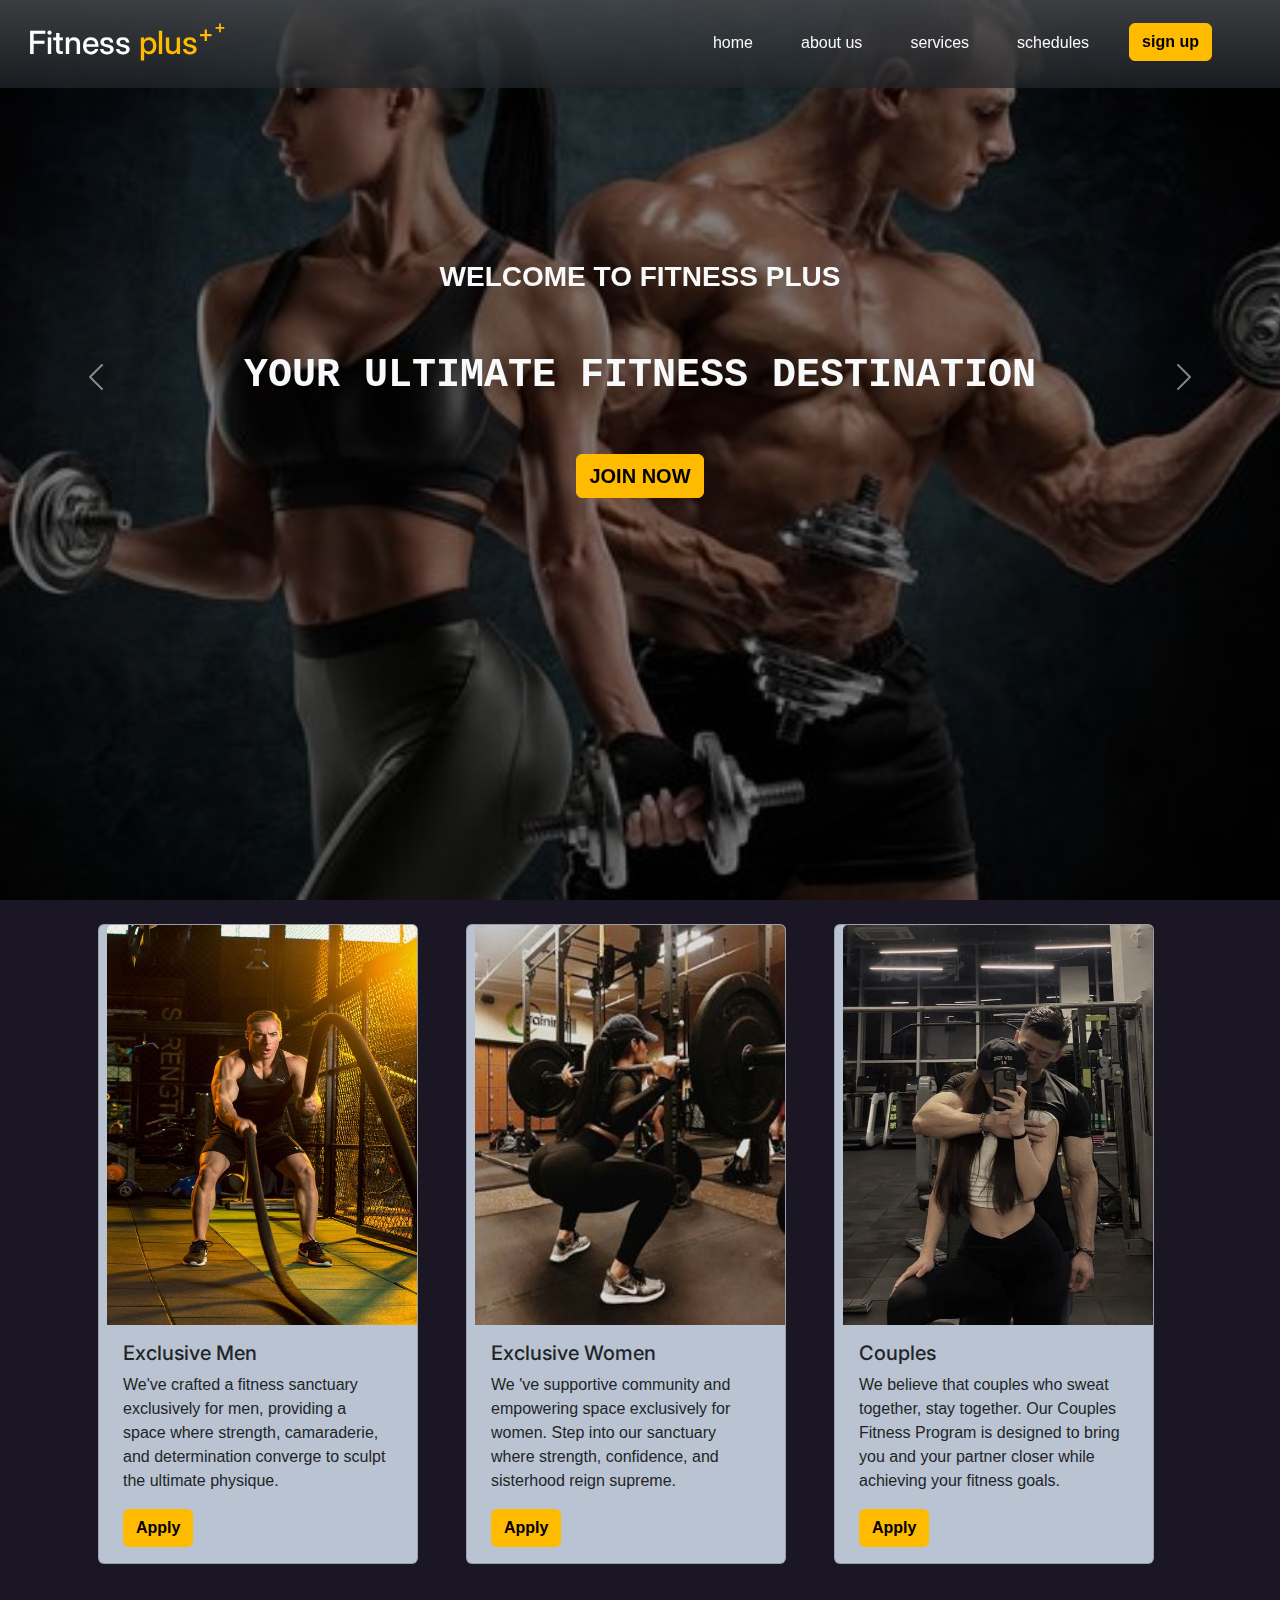
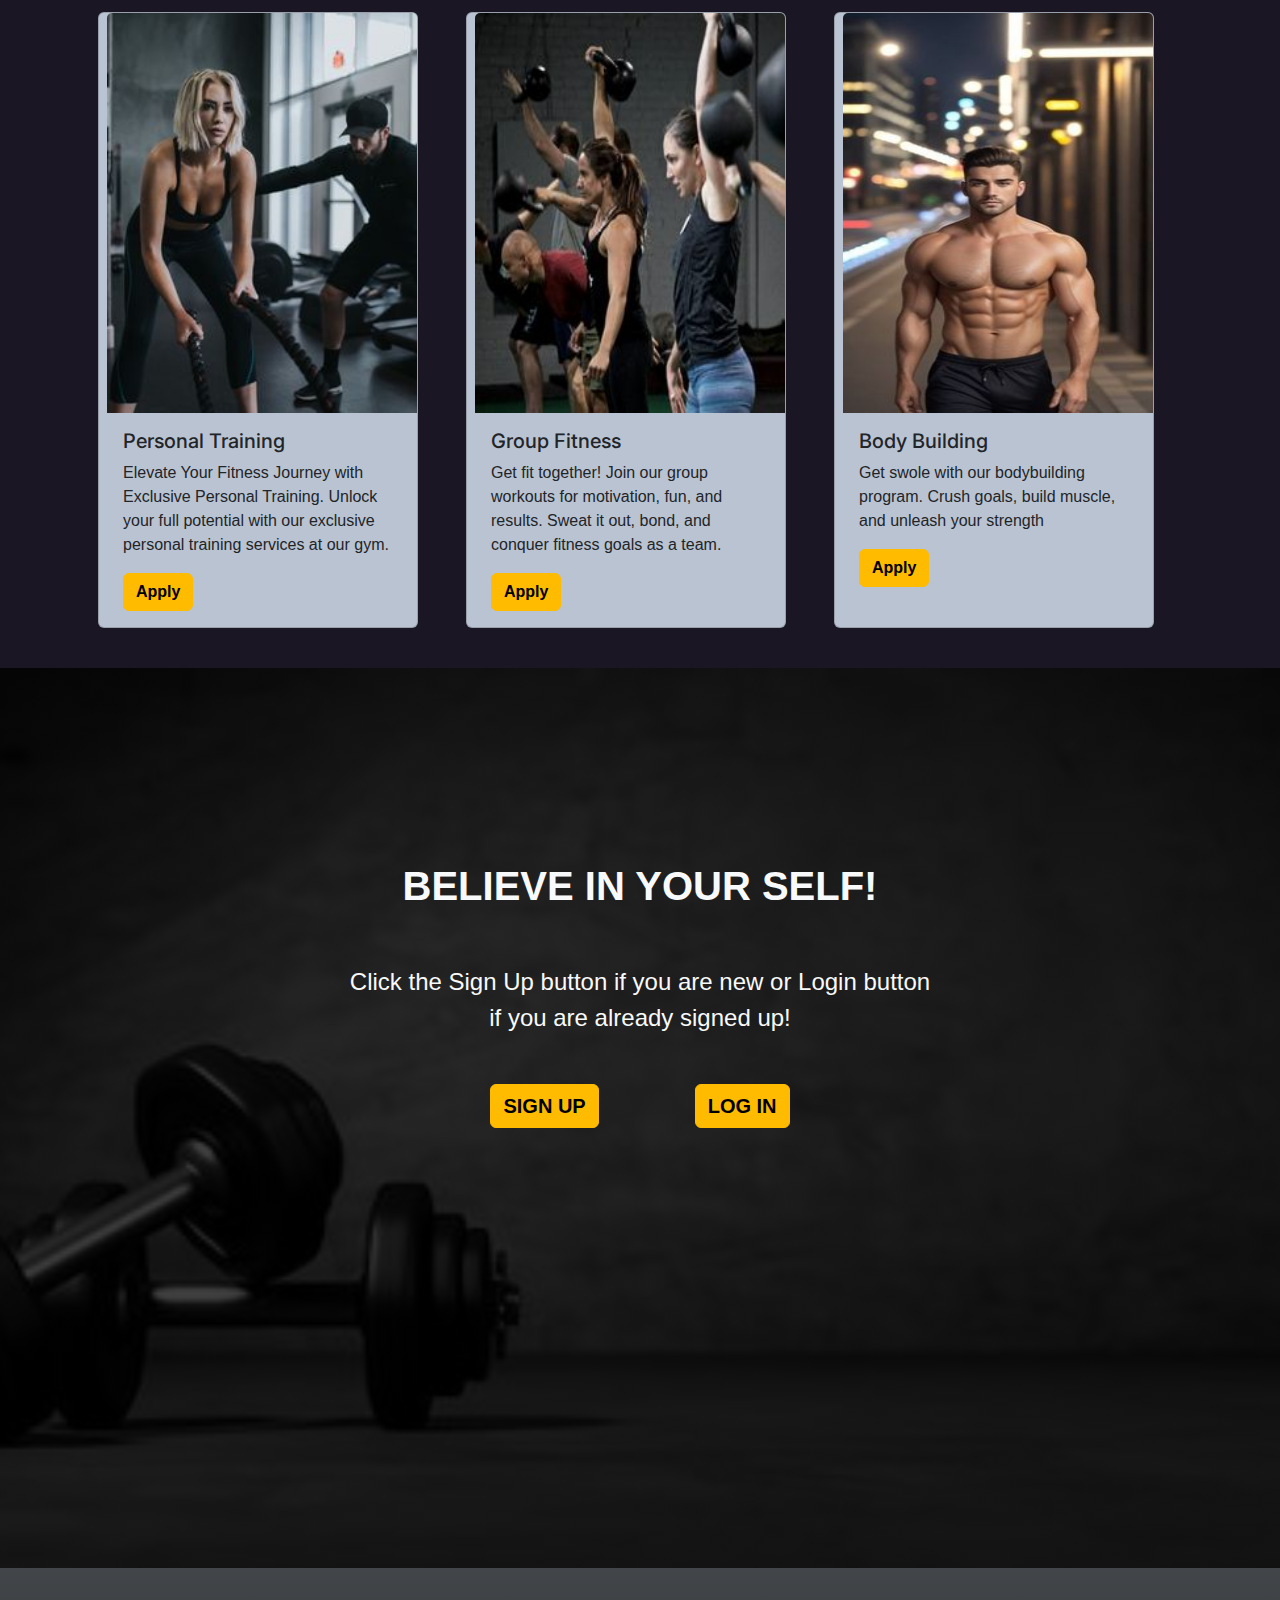
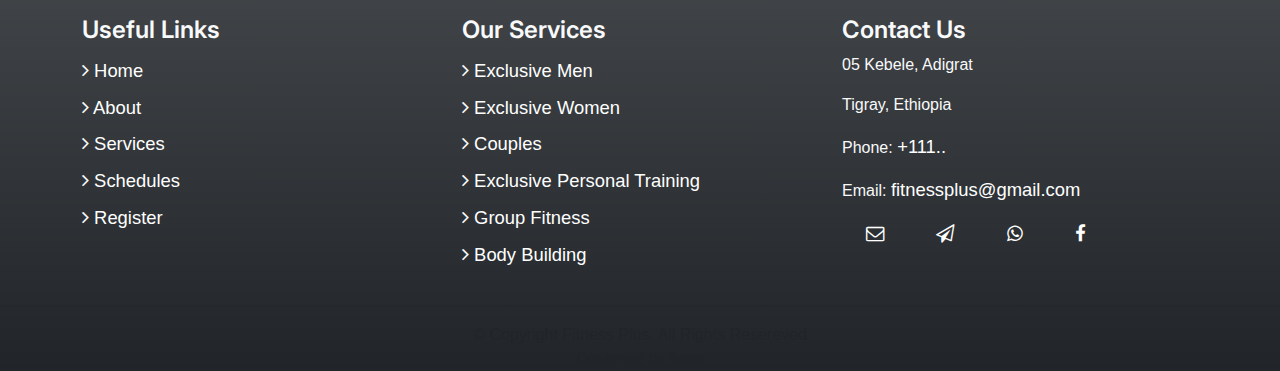
==== src/index.html @ 2a32ff50 "Update index.html" ====
<!DOCTYPE html>
<html>

<head>
    <meta charset="UTF-8">
    <meta name="viewport" content="width=device-width, intial-scale=1.0">
    <meta name="keyword" content="Fitness+ , Mekelle">
    <meta name="description" content="Fitness plus official website">
    <meta property="og:title" content="Fitness Plus" />
    <meta property="og:description" content="Fitness plus official website" />
    <meta property="og:image" content="images/meta-image.jpg" />
    <link rel="icon" type="image/png" href="images/icon.png">
    <link href="https://cdn.jsdelivr.net/npm/bootstrap@5.3.3/dist/css/bootstrap.min.css" rel="stylesheet"
        integrity="sha384-QWTKZyjpPEjISv5WaRU9OFeRpok6YctnYmDr5pNlyT2bRjXh0JMhjY6hW+ALEwIH" crossorigin="anonymous">
    <link rel="preconnect" href="https://fonts.googleapis.com">
    <link rel="preconnect" href="https://fonts.gstatic.com" crossorigin>
    <link
        href="https://fonts.googleapis.com/css2?family=Roboto:ital,wght@0,100;0,300;0,400;0,500;0,700;0,900;1,100;1,300;1,400;1,500;1,700;1,900&display=swap"
        rel="stylesheet">
    <link
        href="https://fonts.googleapis.com/css2?family=Poppins:ital,wght@0,100;0,200;0,300;0,400;0,500;0,600;0,700;0,800;0,900;1,100;1,200;1,300;1,400;1,500;1,600;1,700;1,800;1,900&family=Roboto:ital,wght@0,100;0,300;0,400;0,500;0,700;0,900;1,100;1,300;1,400;1,500;1,700;1,900&display=swap"
        rel="stylesheet">
    <link
        href="https://fonts.googleapis.com/css2?family=Inter:wght@100..900&family=Poppins:ital,wght@0,100;0,200;0,300;0,400;0,500;0,600;0,700;0,800;0,900;1,100;1,200;1,300;1,400;1,500;1,600;1,700;1,800;1,900&family=Roboto:ital,wght@0,100;0,300;0,400;0,500;0,700;0,900;1,100;1,300;1,400;1,500;1,700;1,900&display=swap"
        ssss rel="stylesheet">
    <link rel="stylesheet" href="https://cdnjs.cloudflare.com/ajax/libs/font-awesome/4.7.0/css/font-awesome.min.css">

    <link rel="stylesheet" href="css/index-style.css">
    <title>Fitness Plus</title>
</head>

<body>
    <nav class="navbar  fixed-top navbar-expand-md bg-gradient bg-dark bg-opacity-75 align-items-center py-3">
        <div class="container-fluid">
            <h1 class="fitness px-3">
                <a class="navbar-brand fs-2 " href="index.html">Fitness <span>plus<sup>+<sup>+</sup></sup></span></a>
            </h1>
            <button class="navbar-toggler" type="button" data-bs-toggle="collapse" data-bs-target="#navbarNav"
                aria-controls="navbarNav" aria-expanded="false" aria-label="Toggle navigation">
                <span class="navbar-toggler-icon"></span>
            </button>
            <div class="collapse navbar-collapse justify-content-end" id="navbarNav">
                <ul class="navbar-nav nav-underline  px-5">
                    <li class="nav-item px-2">
                        <a class="nav-link text-light " href="home.html">home</a>
                    </li>
                    <li class="nav-item px-2">
                        <a class="nav-link text-light" href="about.html">about us</a>
                    </li>
                    <li class="nav-item px-2">
                        <a class="nav-link text-light" href="services.html">services</a>
                    </li>
                    <li class="nav-item px-2">
                        <a class="nav-link text-light" href="schedules.html">schedules</a>
                    </li>
                    <li class="nav-item px-2">
                        <a class="btn btn-bd-primary fs-6" href="registration.html">sign up</a>
                    </li>
                </ul>
            </div>
        </div>

    </nav>
    <div class="bg-image container-fluid m-0 p-0" id="background-1">
        <div id="carouselExampleAutoplaying" class="carousel slide " data-bs-ride="carousel">
            <div class="carousel-inner">
                <div class="carousel-item active">
                    <div class="align-items-center text-center " id="hero">
                        <div class="gray text-light  fw-bolder y-5 fs-3 ">
                            WELCOME TO FITNESS PLUS
                        </div>
                        <div class="text-light  fw-semibold py-5 fs-1 font-monospace">YOUR ULTIMATE FITNESS DESTINATION</div>
                        <a class="btn btn-bd-primary fs-5 " href="registration.html">JOIN NOW</a>
                    </div>
                </div>
                <div class="carousel-item">
                    <div class="align-items-center text-center " id="hero">
                        <div class="gray text-light  fw-semibold y-5 fs-3">
                            <span class="text-decoration-line-through ">K</span>NO<span
                                class="text-decoration-line-through">W</span>
                            PAIN <span class="text-decoration-line-through">K</span>NO<span
                                class="text-decoration-line-through">W</span> GAIN
                        </div>
                        <div class="text-light  fw-bolder py-5 fs-1">AJOURNEY TO YOUR HEALTH</div>
                        <a class="btn btn-bd-primary fs-5 " href="registration.html">GET STARTED</a>
                    </div>                </div>
                <div class="carousel-item">
                    <div class="align-items-center text-center " id="hero">
                        <div class="gray text-light  fw-semibold y-5 fs-3">
                            "Unleash Your Inner Warrior"
                        </div>
                        <div class="text-light  fw-bolder py-5 fs-1">Transform Your Body Empower Your Mind!</div>
                        <a class="btn btn-bd-primary fs-5 " href="registration.html">SIGN UP</a>
                    </div>                </div>
            </div>
            <button class="carousel-control-prev" type="button" data-bs-target="#carouselExampleAutoplaying"
                data-bs-slide="prev">
                <span class="carousel-control-prev-icon" aria-hidden="true"></span>
                <span class="visually-hidden">Previous</span>
            </button>
            <button class="carousel-control-next" type="button" data-bs-target="#carouselExampleAutoplaying"
                data-bs-slide="next">
                <span class="carousel-control-next-icon" aria-hidden="true"></span>
                <span class="visually-hidden">Next</span>
            </button>
        </div>
    </div>
    <div class="container my-3" id="second-page">
        <div class="row gx-3 gy-3 ">
            <div class="card  m-4 section" style="width: 20rem;">
                <img src="section-images/first-image.jpg" class="card-img-top img-section" alt="gentlemens">
                <div class="card-body">
                    <h5 class="card-title">Exclusive Men</h5>
                    <p class="card-text">We've crafted a fitness sanctuary exclusively for men,
                        providing a space where strength, camaraderie, and determination converge
                        to sculpt the ultimate physique.</p>
                    <a href="registration.html" class="btn btn-bd-primary">Apply</a>
                </div>
            </div>
            <div class="card m-4 section" style="width: 20rem;">
                <img src="section-images/second-image.jpg" class="card-img-top img-section" alt="ladies">
                <div class="card-body">
                    <h5 class="card-title">Exclusive Women</h5>
                    <p class="card-text">We 've supportive community and empowering space exclusively for women.
                        Step into our sanctuary where strength, confidence, and sisterhood reign supreme.</p>
                    <a href="registration.html" class="btn btn-bd-primary">Apply</a>
                </div>
            </div>
            <div class="card m-4 section" style="width: 20rem;">
                <img src="section-images/third-image.jpg" class="card-img-top img-section" alt="couples">
                <div class="card-body">
                    <h5 class="card-title">Couples</h5>
                    <p class="card-text">We believe that couples who sweat together, stay together. Our Couples
                        Fitness Program is designed to bring you and your partner closer while achieving your fitness
                        goals.</p>
                    <a href="registration.html" class="btn btn-bd-primary">Apply</a>
                </div>
            </div>
            <div class="card m-4 section" style="width: 20rem;">
                <img src="section-images/fourth-image.jpg" class="card-img-top img-section" alt="personal training">
                <div class="card-body">
                    <h5 class="card-title">Personal Training</h5>
                    <p class="card-text">Elevate Your Fitness Journey with Exclusive Personal Training.
                        Unlock your full potential with our exclusive personal training services at our gym.</p>
                    <a href="registration.html" class="btn btn-bd-primary">Apply</a>
                </div>
            </div>
            <div class="card m-4 section" style="width: 20rem;">
                <img src="section-images/fifth-image.jpg" class="card-img-top img-section" alt="gentlemens">
                <div class="card-body">
                    <h5 class="card-title">Group Fitness</h5>
                    <p class="card-text">Get fit together! Join our group workouts for motivation, fun, and results.
                        Sweat it out, bond, and conquer fitness goals as a team.</p>
                    <a href="registration.html" class="btn btn-bd-primary">Apply</a>
                </div>
            </div>
            <div class="card m-4 section" style="width: 20rem;">
                <img src="section-images/sixth-image.jpg" class="card-img-top img-section" alt="gentlemens">
                <div class="card-body">
                    <h5 class="card-title">Body Building</h5>
                    <p class="card-text">Get swole with our bodybuilding program. Crush goals, build muscle, and unleash
                        your strength</p>
                    <a href="registration.html" class="btn btn-bd-primary">Apply</a>
                </div>
            </div>
        </div>
    </div>

    <div id="background-2" class="bg-image container-fluid">
        <div class="align-items-center text-center text-light" id="believe">
            <div class="fs-1 fw-bolder mb-5"><span>BELIEVE </span>IN YOUR SELF!</div>
            <div class="fs-4 mb-5">Click the Sign Up button if you are new or Login button<br /> if you are
                already signed up!
            </div>
            <div class="d-flex mt-5 align-items-center justify-content-center " id="buttons">
                <a class="btn btn-bd-primary fs-5 mx-5" href="registration.html">SIGN UP </a>
                <a class="btn btn-bd-primary fs-5 mx-5 " href="#">LOG IN</a>
            </div>
        </div>
    </div>
    <footer class="footer bg-gradient bg-dark">
        <div class="container text-light">
            <div class="row">
                <div class="col-md-4">
                    <div class="foot mt-5">
                        <h4 class="fw-semibold ">Useful Links</h4>
                        <ul class="list-unstyled lh-lg">
                            <li><i class="fa fa-angle-right fs-5"></i><a href="home.html" class="footer-link"> Home</a>
                            </li>
                            <li><i class="fa fa-angle-right fs-5"></i><a href="about.html" class="footer-link">
                                    About</a></li>
                            <li><i class="fa fa-angle-right fs-5"></i><a href="services.html" class="footer-link">
                                    Services</a></li>
                            <li><i class="fa fa-angle-right fs-5"></i><a href="schedules.html" class="footer-link">
                                    Schedules</a></li>
                            <li><i class="fa fa-angle-right fs-5"></i><a href="registration.html" class="footer-link">
                                    Register</a></li>
                        </ul>
                    </div>
                </div>
                <div class="col-md-4">
                    <div class="foot mt-5">
                        <h4 class="fw-semibold">Our Services</h4>
                        <ul class="list-unstyled lh-lg">
                            <li><i class="fa fa-angle-right fs-5"></i><a href="#" class="footer-link"> Exclusive Men</a>
                            </li>
                            <li><i class="fa fa-angle-right fs-5"></i><a href="#" class="footer-link"> Exclusive Women
                                </a></li>
                            <li><i class="fa fa-angle-right fs-5"></i><a href="#" class="footer-link"> Couples</a></li>
                            <li><i class="fa fa-angle-right fs-5"></i><a href="#" class="footer-link"> Exclusive
                                    Personal Training</a></li>
                            <li><i class="fa fa-angle-right fs-5"></i><a href="#" class="footer-link"> Group Fitness</a>
                            </li>
                            <li><i class="fa fa-angle-right fs-5"></i><a href="#" class="footer-link"> Body Building</a>
                            </li>

                        </ul>
                    </div>
                </div>
                <div class="col-md-4">
                    <div class="foot mt-5">
                        <h4 class="fw-semibold ">Contact Us</h4>
                        <p>05 Kebele, Adigrat</p>
                        <p>Tigray, Ethiopia</p>
                        <p>Phone: <a href="#" class="footer-link">+111..</a></p>
                        <p>Email: <a href="mailto:fitnessplus@gmail.com" class="footer-link">fitnessplus@gmail.com</a>
                        </p>
                        <p>
                            <a href="mailto:fitnessplus@gmail.com" class="footer-link mx-4"><i
                                    class="fa fa-envelope-o"></i></a>
                            <a href="#" class="footer-link mx-4"><i class="fa fa-paper-plane-o"></i></a>
                            <a href="#" class="footer-link mx-4"><i class="fa fa-whatsapp"></i></a>
                            <a href="#" class="footer-link mx-4"><i class="fa fa-facebook-f"></i></a>
                        </p>
                    </div>
                </div>
            </div>
        </div>
        <hr>
        <div class="container-fluid">
            <div class="row">
                <div class="col-md-12 text-center">
                    <div id="copyright">&copy; Copyright Fitness Plus. All Rights Resereved
                    </div>
                    <div id="designer">Designed by <a href="mailto:heroxx09@gmail.com"
                            class="text-decoration-none text-dark fw-semibold">hero</a></div>
                </div>
            </div>
        </div>
    </footer>


    <script src="https://cdn.jsdelivr.net/npm/bootstrap@5.3.3/dist/js/bootstrap.bundle.min.js"
        integrity="sha384-YvpcrYf0tY3lHB60NNkmXc5s9fDVZLESaAA55NDzOxhy9GkcIdslK1eN7N6jIeHz" crossorigin="anonymous">

        </script>
</body>

</html>
---- src/css/index-style.css ----
:root {
    --bs-primary: #1a1624;
    --bs-secondary: #bac3d1;
    --bs-third: #a6aeba;
    --span-color: #ffbb00;
    --font-color: #fff;
    --fourth-color: #999;
    --bs-font-sans-serif: "poppin", sans-serif;
}

body {
    background-color: var(--bs-primary);
}

h1,
h2,
h3,
h4,
h5,
h6,
.font-primary {
    font-family: "inter", sans-serif;
}

#background-1 {
    background-image: linear-gradient(rgba(0, 0, 0, 0.5), rgba(0, 0, 0, 0.5)), url("../images/background-1.jpg");
}

#background-2 {
    background-image: linear-gradient(rgba(0, 0, 0, 0.5), rgba(0, 0, 0, 0.5)), url("../images/background-2.jpg");
    background-color: rgba(0, 0, 0, 0.5);

}

#about-background {
    background-image: linear-gradient(rgba(0, 0, 0, 0.5), rgba(0, 0, 0, 0.5)), url("../images/about.jpg");
    background-color: rgba(0, 0, 0, 0.5);
}

.bg-image {
    background-blend-mode: darken;
    background-position: center;
    background-attachment: scroll;
    background-size: cover;
    background-repeat: no-repeat;
    min-height: 100vh;
}

.fitness a {
    color: var(--font-color);
}

.fitness a span {
    color: var(--span-color);
}

.btn-bd-primary {
    --bs-btn-font-weight: 600;
    --bs-btn-color: var(--bs-black);
    --bs-btn-bg: var(--span-color);
    --bs-btn-border-color: var(--span-color);
    --bs-btn-hover-color: var(--bs-orange);
    --bs-btn-hover-bg: #{shade-color($bd-orange, 10%)};
    --bs-btn-hover-border-color: #{shade-color($bd-orange, 10%)};
    --bs-btn-focus-shadow-rgb: var(--span-color);
    --bs-btn-active-color: var(--bs-btn-hover-color);
    --bs-btn-active-bg: #{shade-color($bd-orange, 20%)};
    --bs-btn-active-border-color: #{shade-color($bd-orange, 20%)};
}

#hero {
    padding: 20% 0;
}

.gray span {
    color: var(--fourth-color);
}

.card {
    background-color: var(--bs-secondary);
}

.img-section {
    height: 400px;
    width: 310px;
}

.section:hover {
    border: 2px solid var(--span-color);
    box-shadow: var(--bs-orange);
    cursor: pointer;
}

#believe {
    padding: 15% 0;
}

#believe>span,
.about-head>span,
.home-head>span,
.service-head>span,
.schedule-head>span,
.register-head>span {
    color: var(--span-color);
}

.footer-link {
    color: var(--font-color);
    text-decoration: none;
    font-size: 1.15rem;
}

.footer-link:hover {
    color: var(--span-color);
}

.about-head {
    padding-top: 20%;
    font-size: 3rem;
}

.home-head {
    margin: 10% auto;
    font-size: 5rem;
}

.gym-product {
    height: 350px;
    width: 150%;
}

.service-head,
.schedule-head {
    margin: 15% auto 5%;
    font-size: 3rem;
}

.service-img {
    width: 10%;
    height: 10%;
    margin-right: 5%;
}

.service-link {
    color: var(--span-color);
    text-decoration: none;
}

.register-head span {
    color: var(--span-color);
}

form {
    box-shadow: 0 0 10px var(--span-color);
    width: 50%;
    height: auto;
    margin: 5% 25%;
    border-radius: 2%;
}

input,
textarea {
    width: 100%;
    border: 1px solid var(--fourth-color);
}
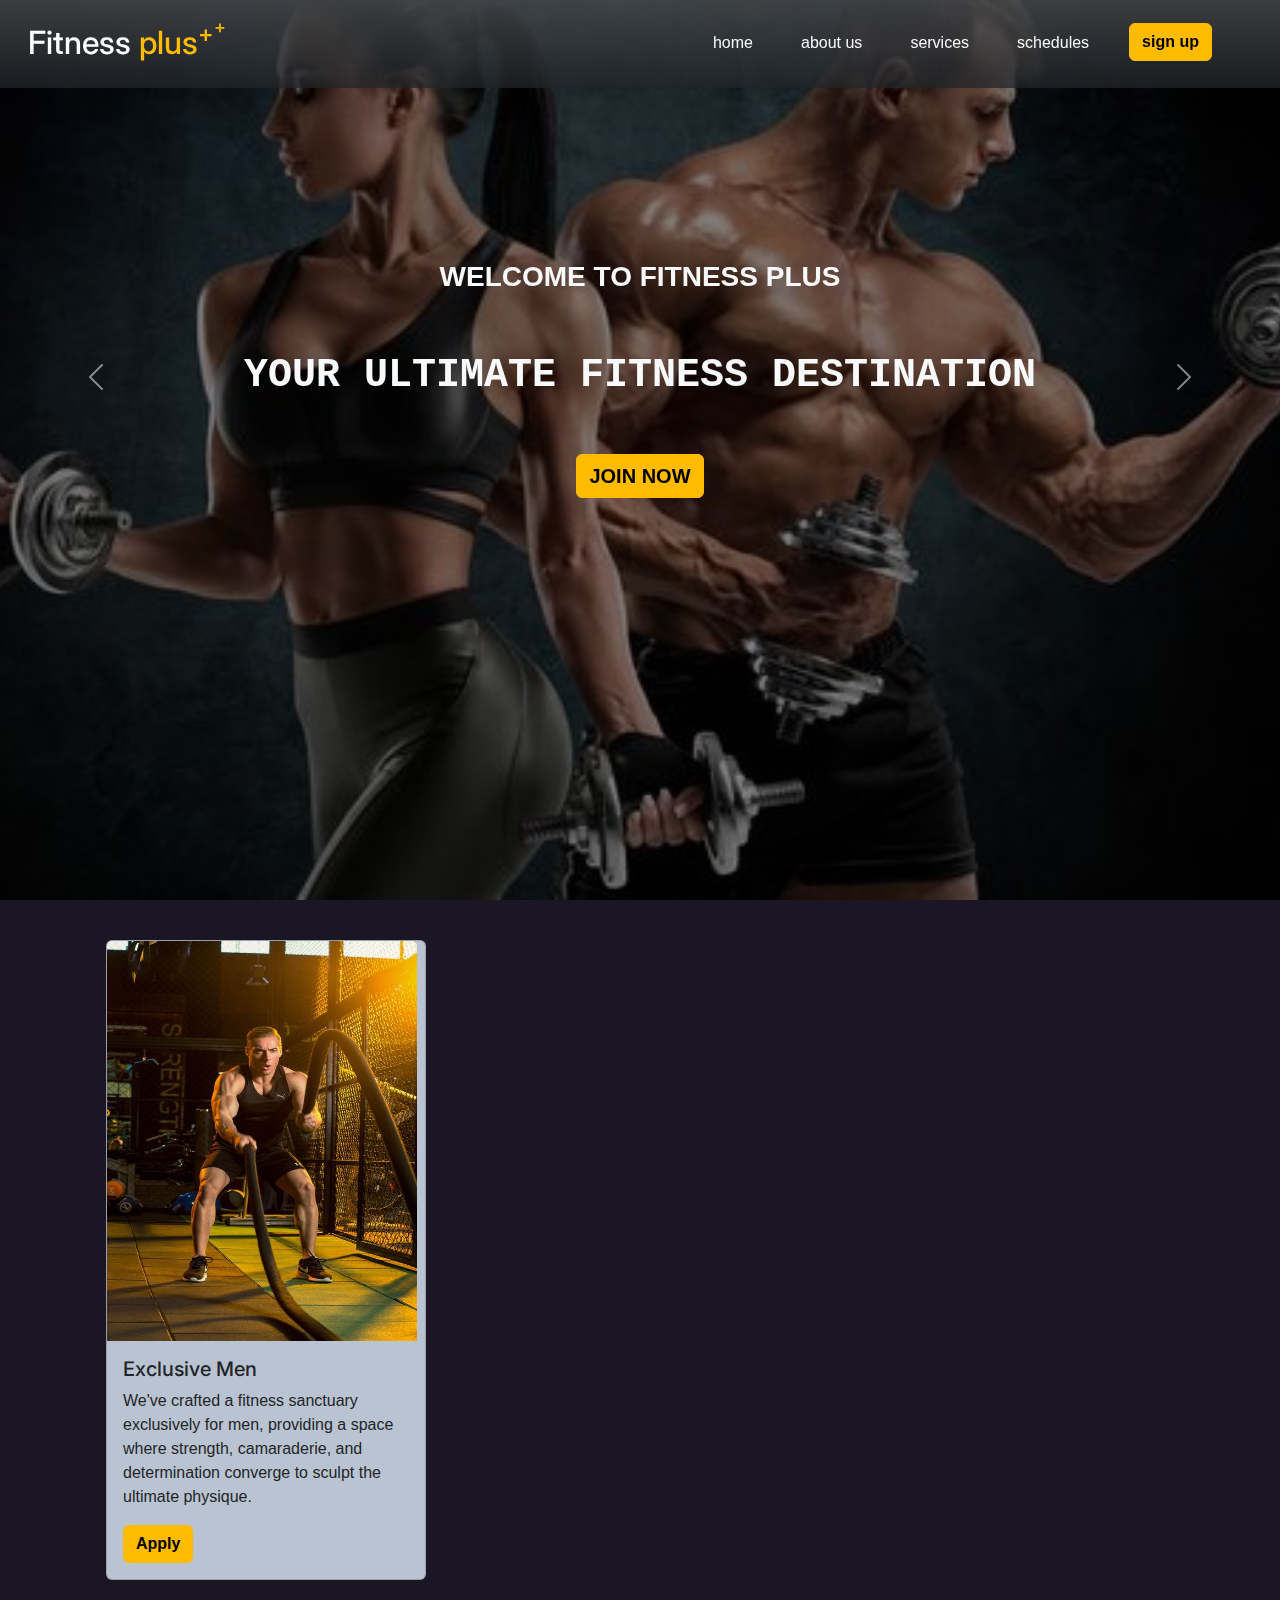
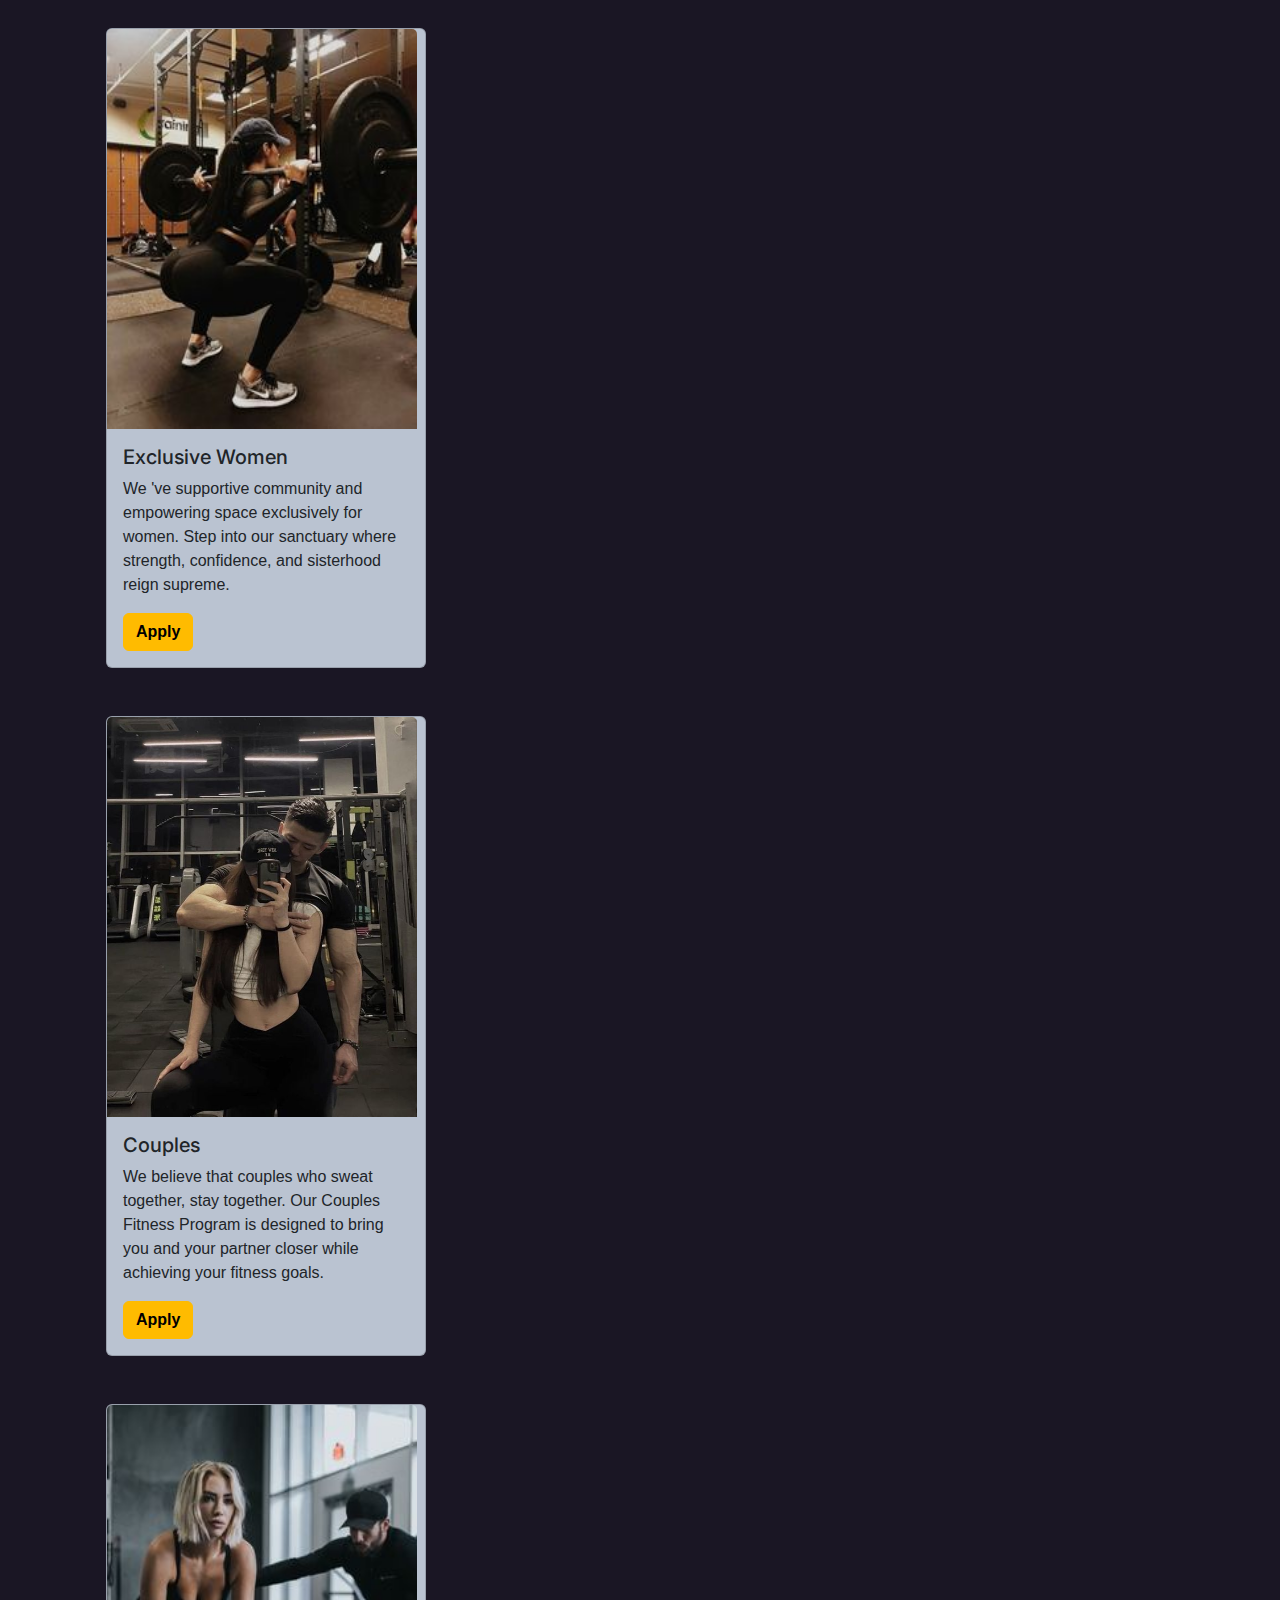
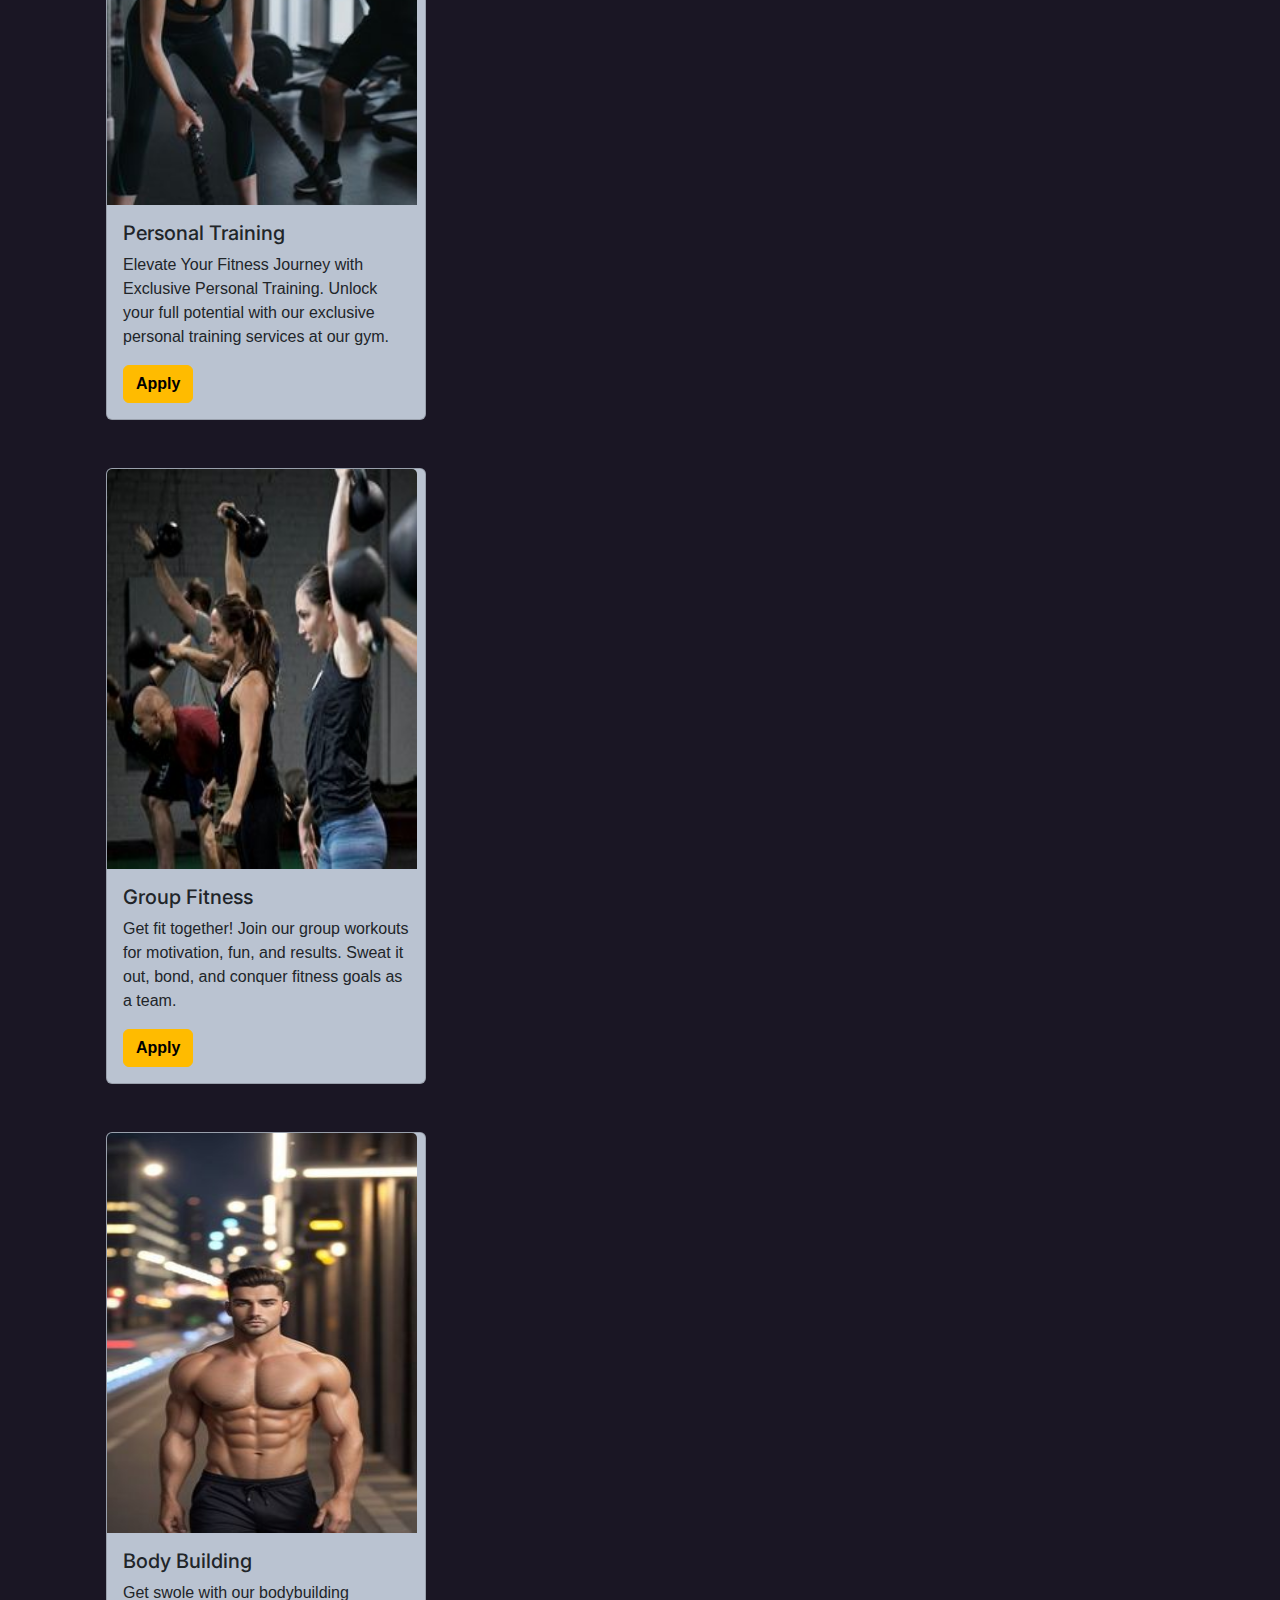
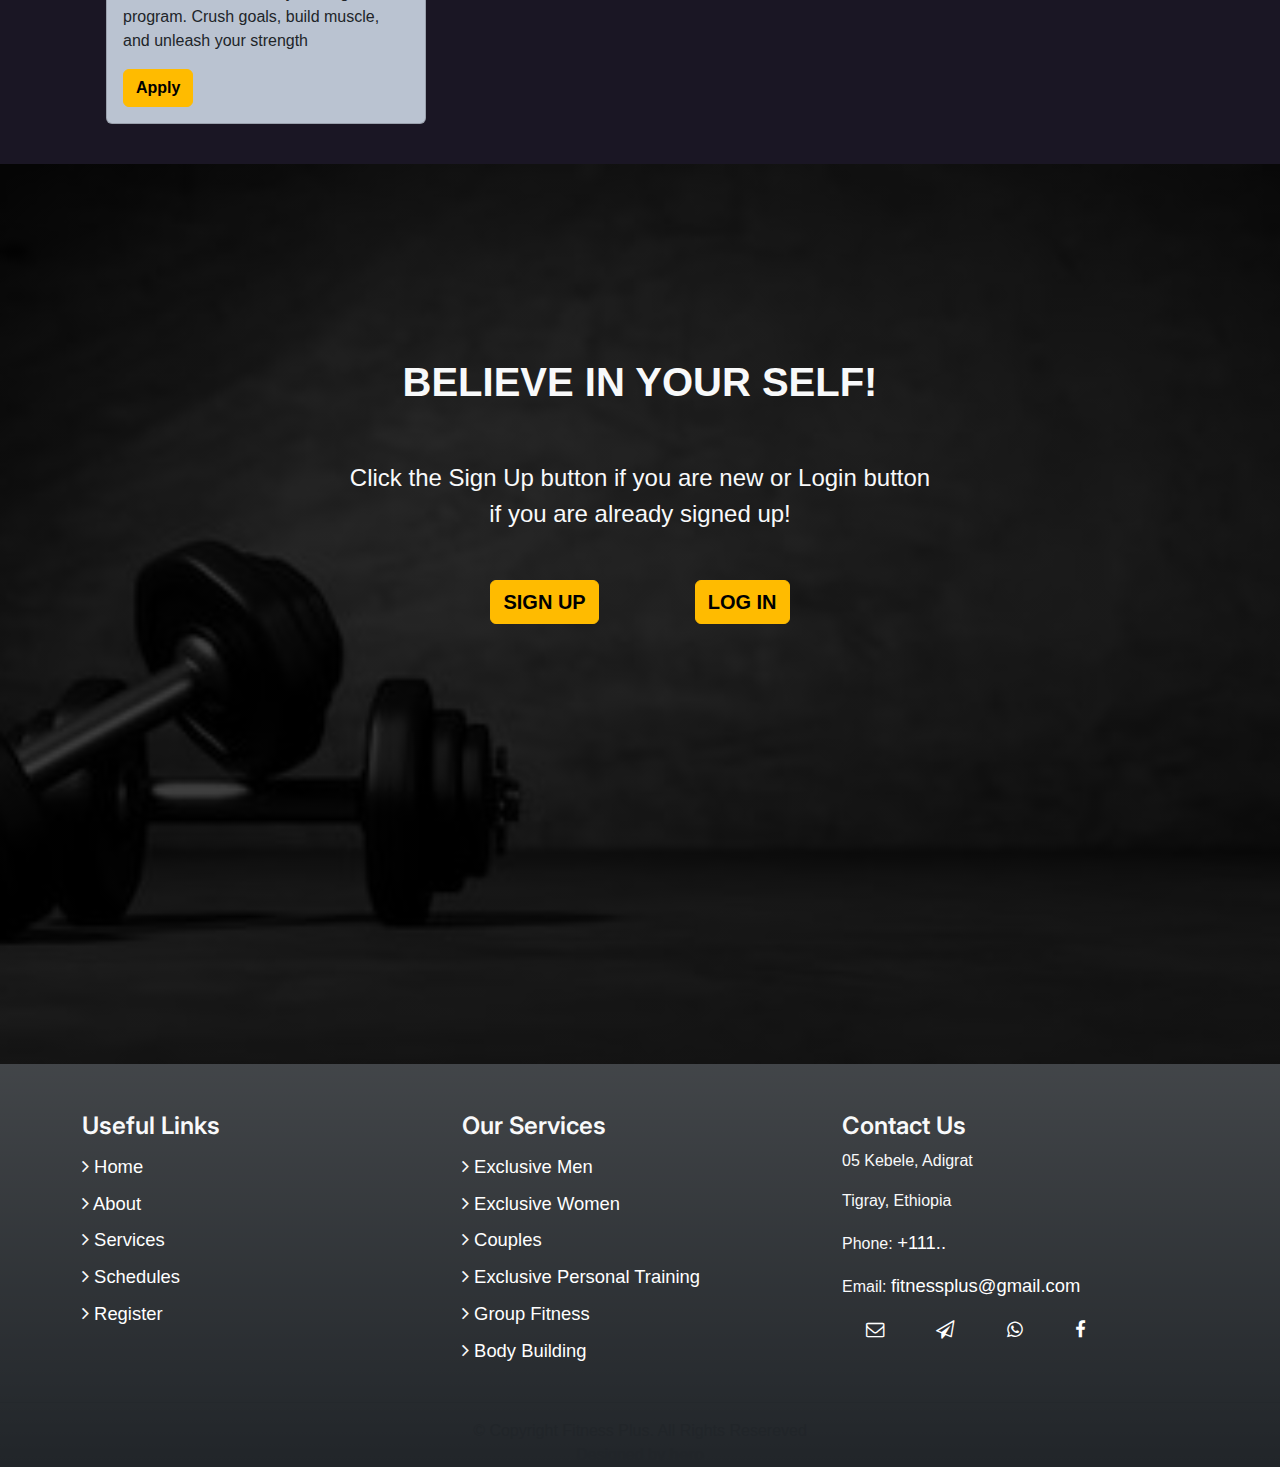
==== commit e39a8c9c: "Update index.html" ====
--- a/src/index.html
+++ b/src/index.html
@@ -106,7 +106,7 @@
         </div>
     </div>
     <div class="container my-3" id="second-page">
-        <div class="row gx-3 gy-3 ">
+        <div class="d-grid ">
             <div class="card  m-4 section" style="width: 20rem;">
                 <img src="section-images/first-image.jpg" class="card-img-top img-section" alt="gentlemens">
                 <div class="card-body">
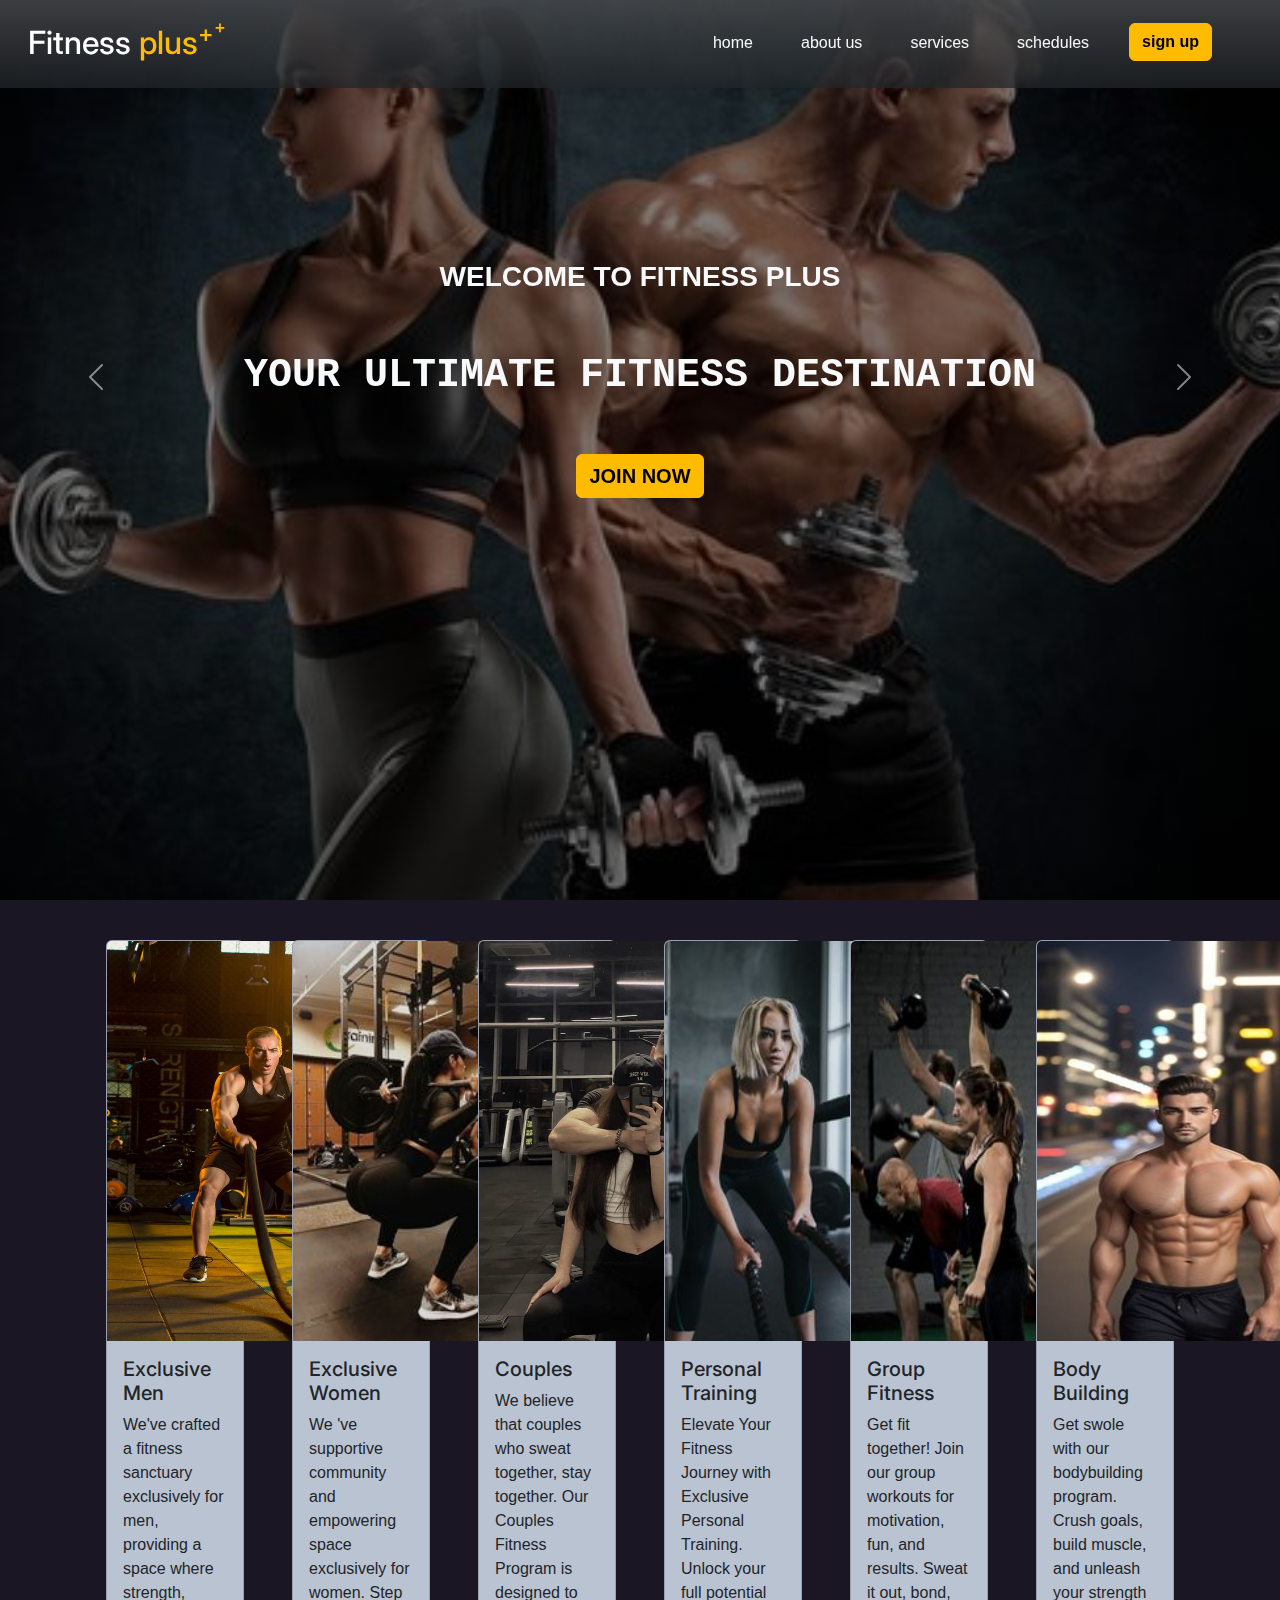
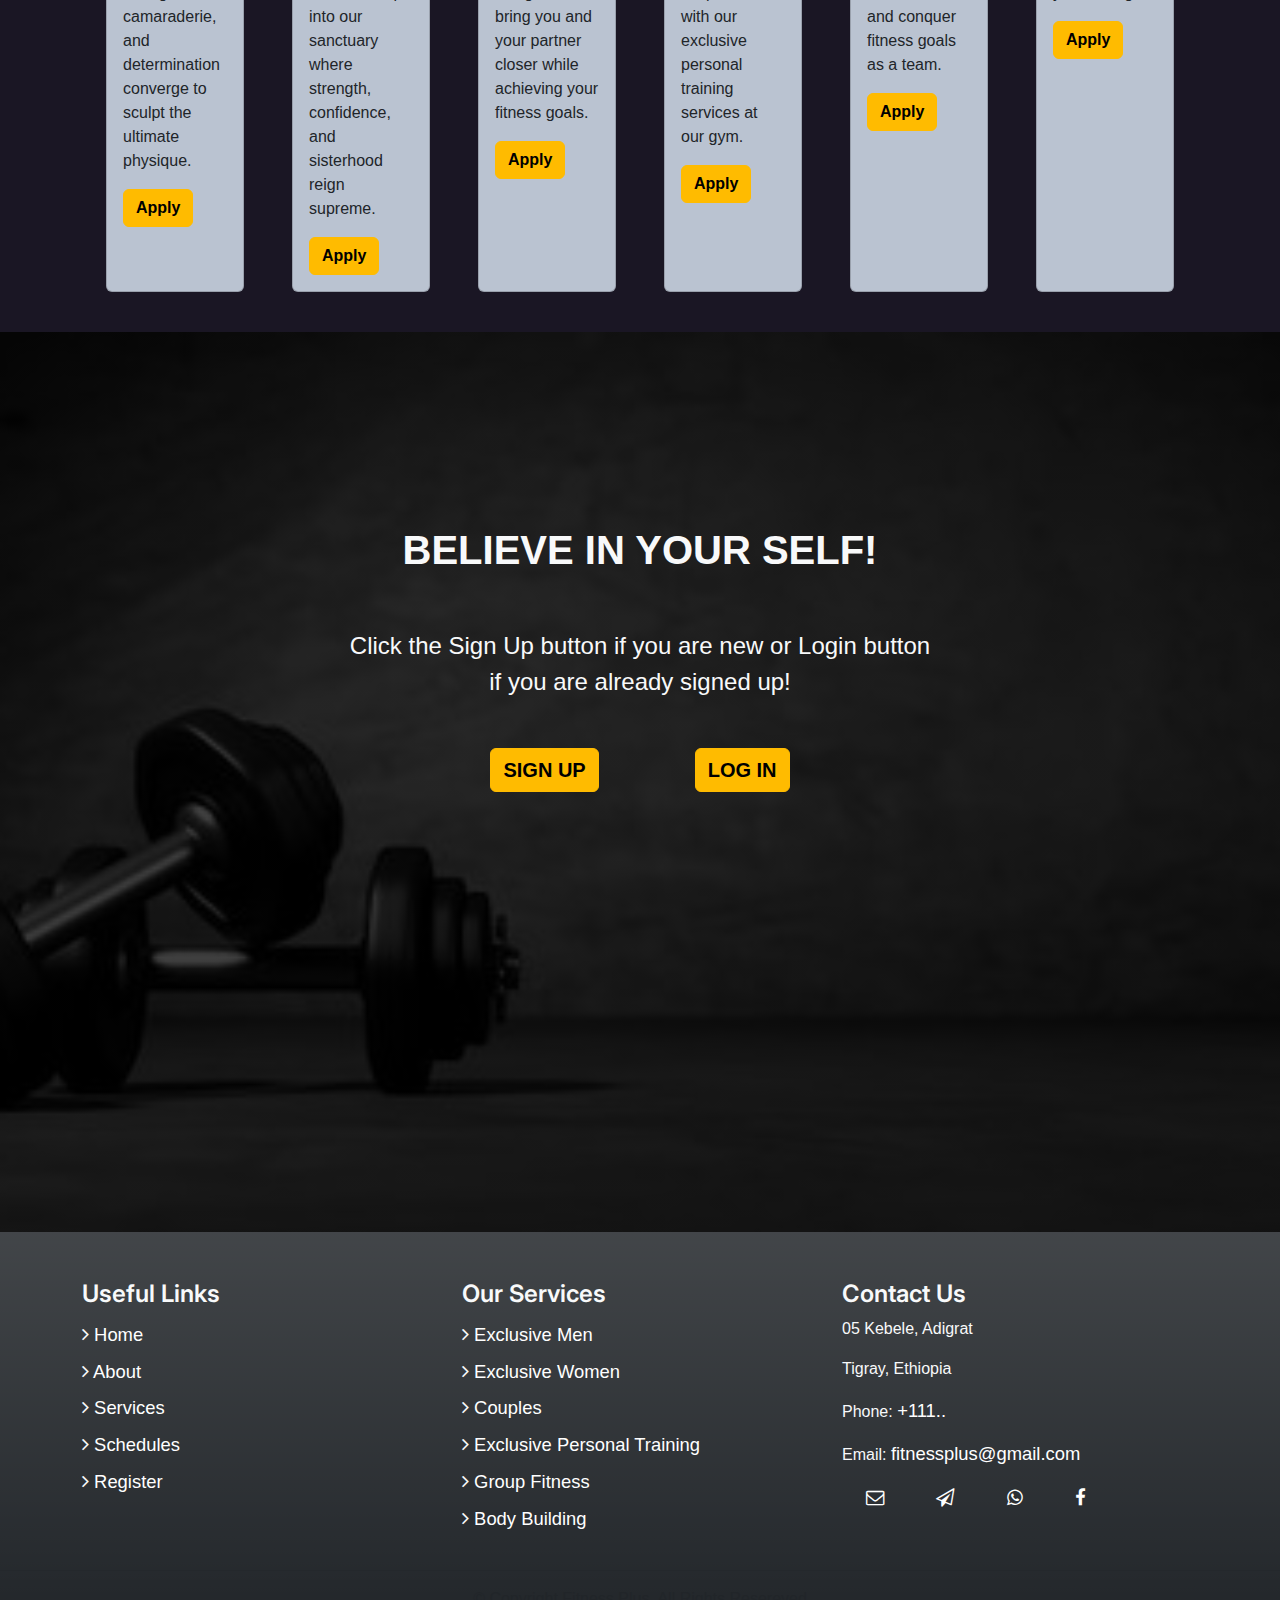
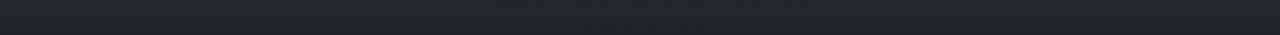
==== commit 4e77afb9: "Update index.html" ====
--- a/src/index.html
+++ b/src/index.html
@@ -106,7 +106,7 @@
         </div>
     </div>
     <div class="container my-3" id="second-page">
-        <div class="d-grid ">
+        <div class="d-sm-block d-md-flex ">
             <div class="card  m-4 section" style="width: 20rem;">
                 <img src="section-images/first-image.jpg" class="card-img-top img-section" alt="gentlemens">
                 <div class="card-body">
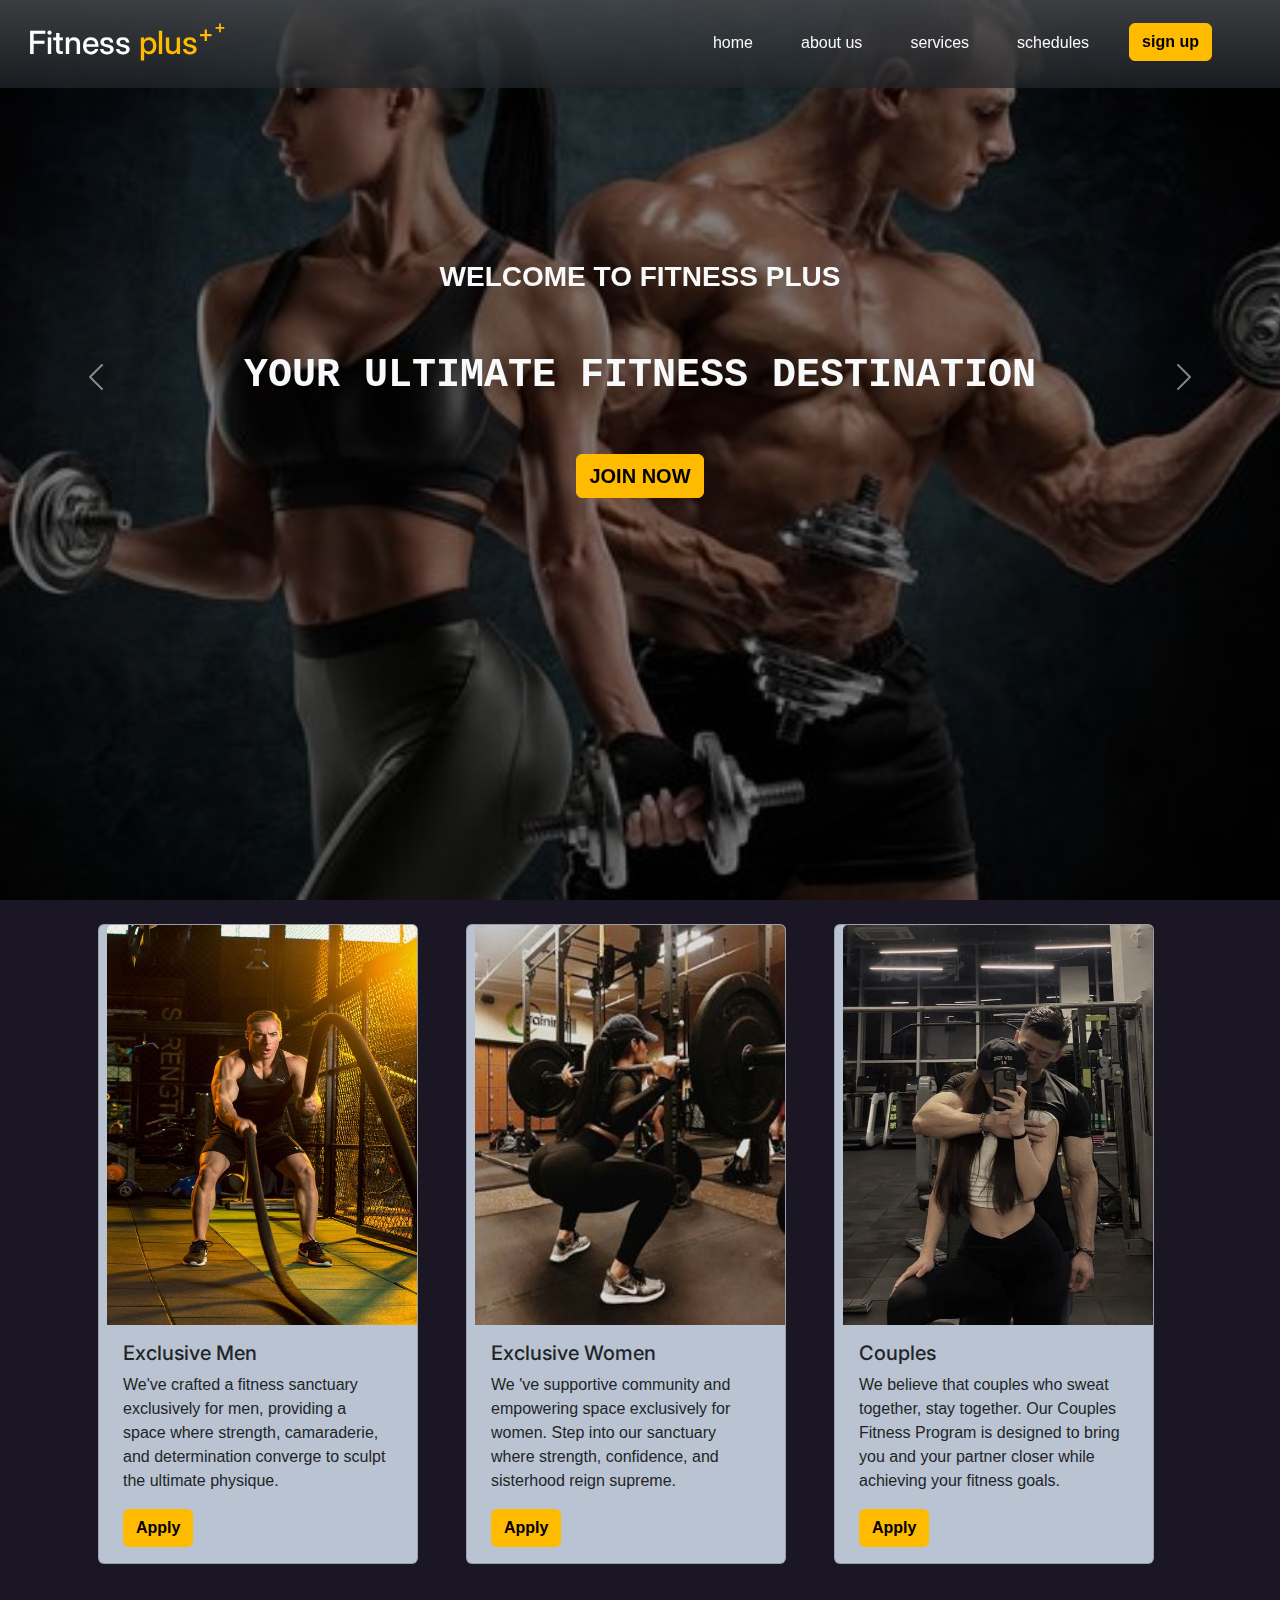
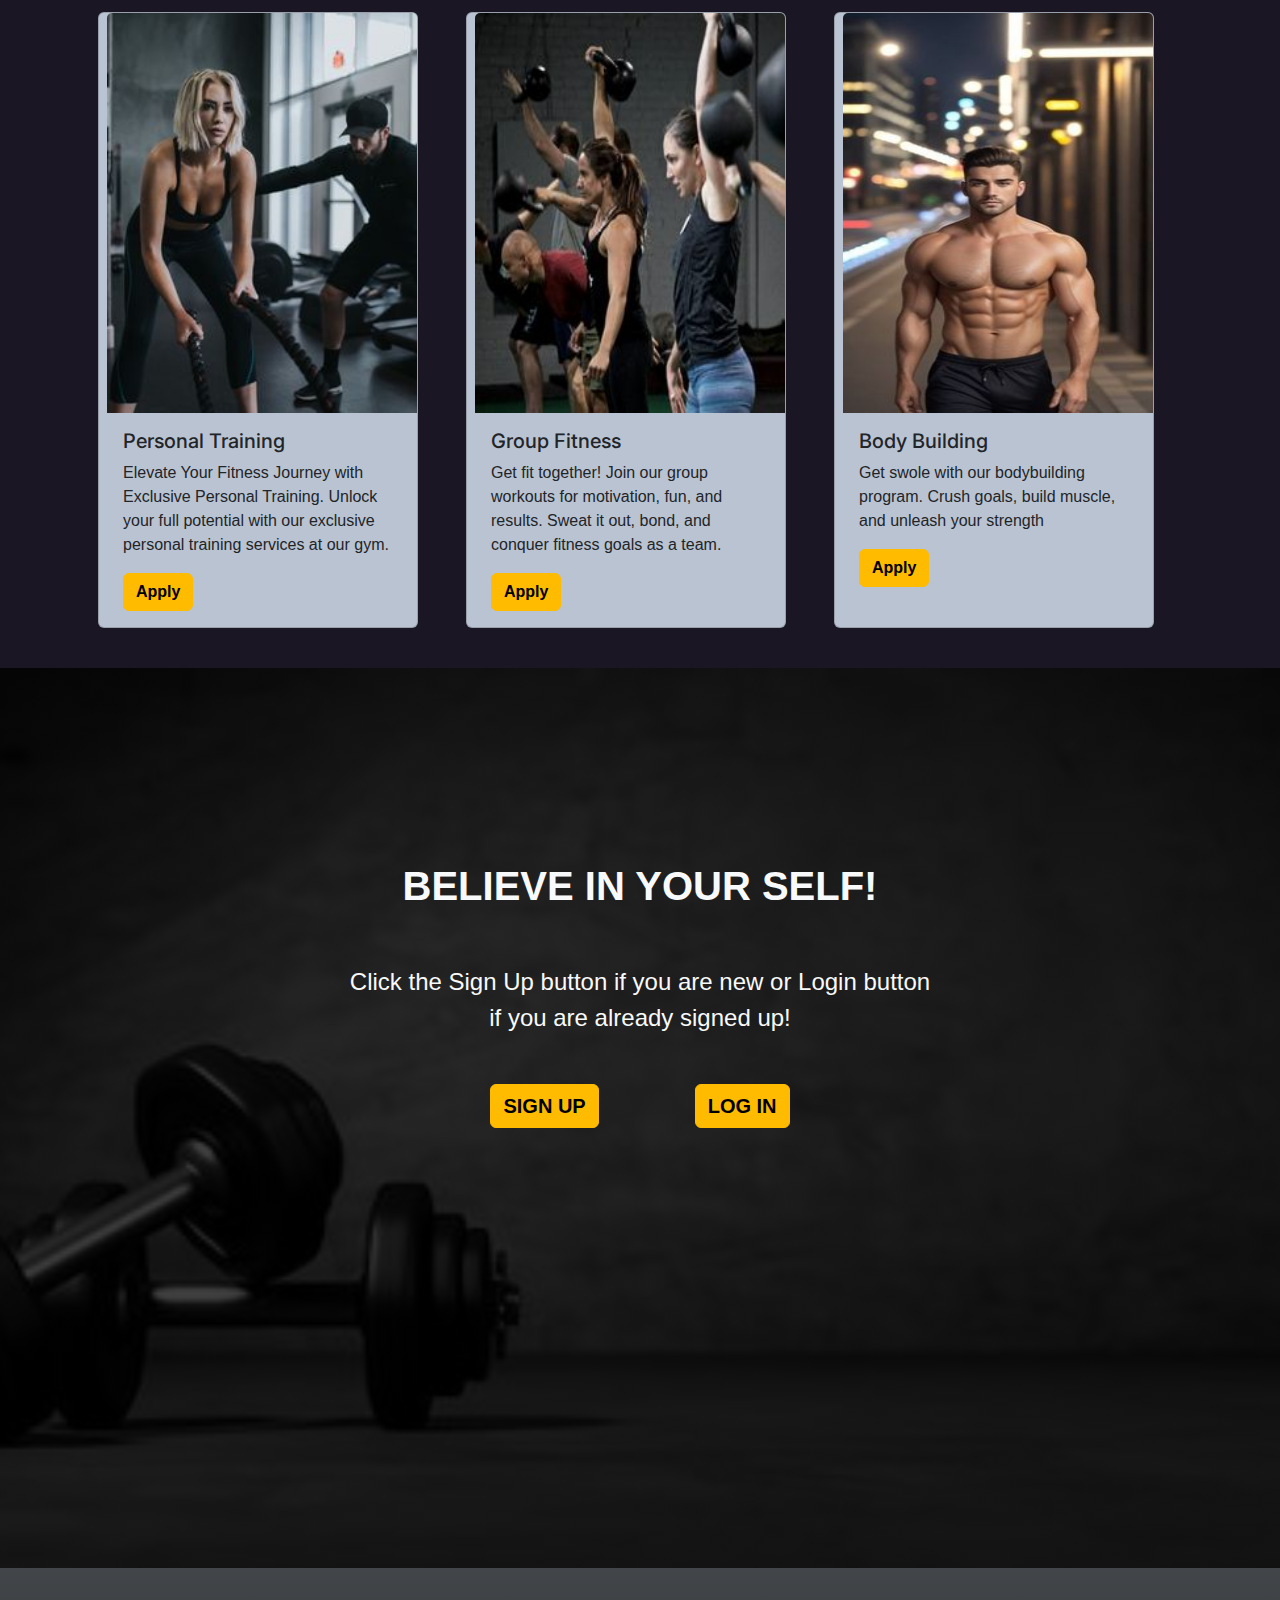
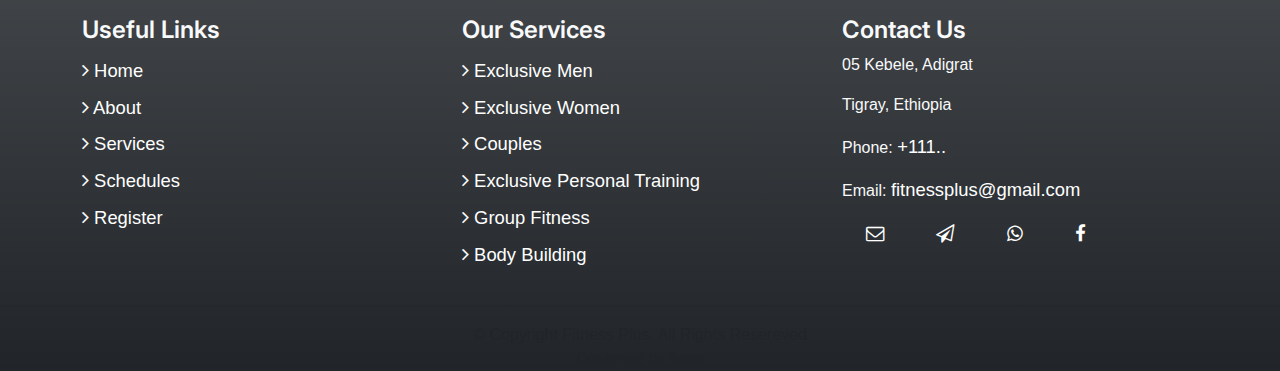
==== commit 9e82ca93: "Update index.html" ====
--- a/src/index.html
+++ b/src/index.html
@@ -106,7 +106,7 @@
         </div>
     </div>
     <div class="container my-3" id="second-page">
-        <div class="d-sm-block d-md-flex ">
+        <div class="row gx-3 gy-3">
             <div class="card  m-4 section" style="width: 20rem;">
                 <img src="section-images/first-image.jpg" class="card-img-top img-section" alt="gentlemens">
                 <div class="card-body">
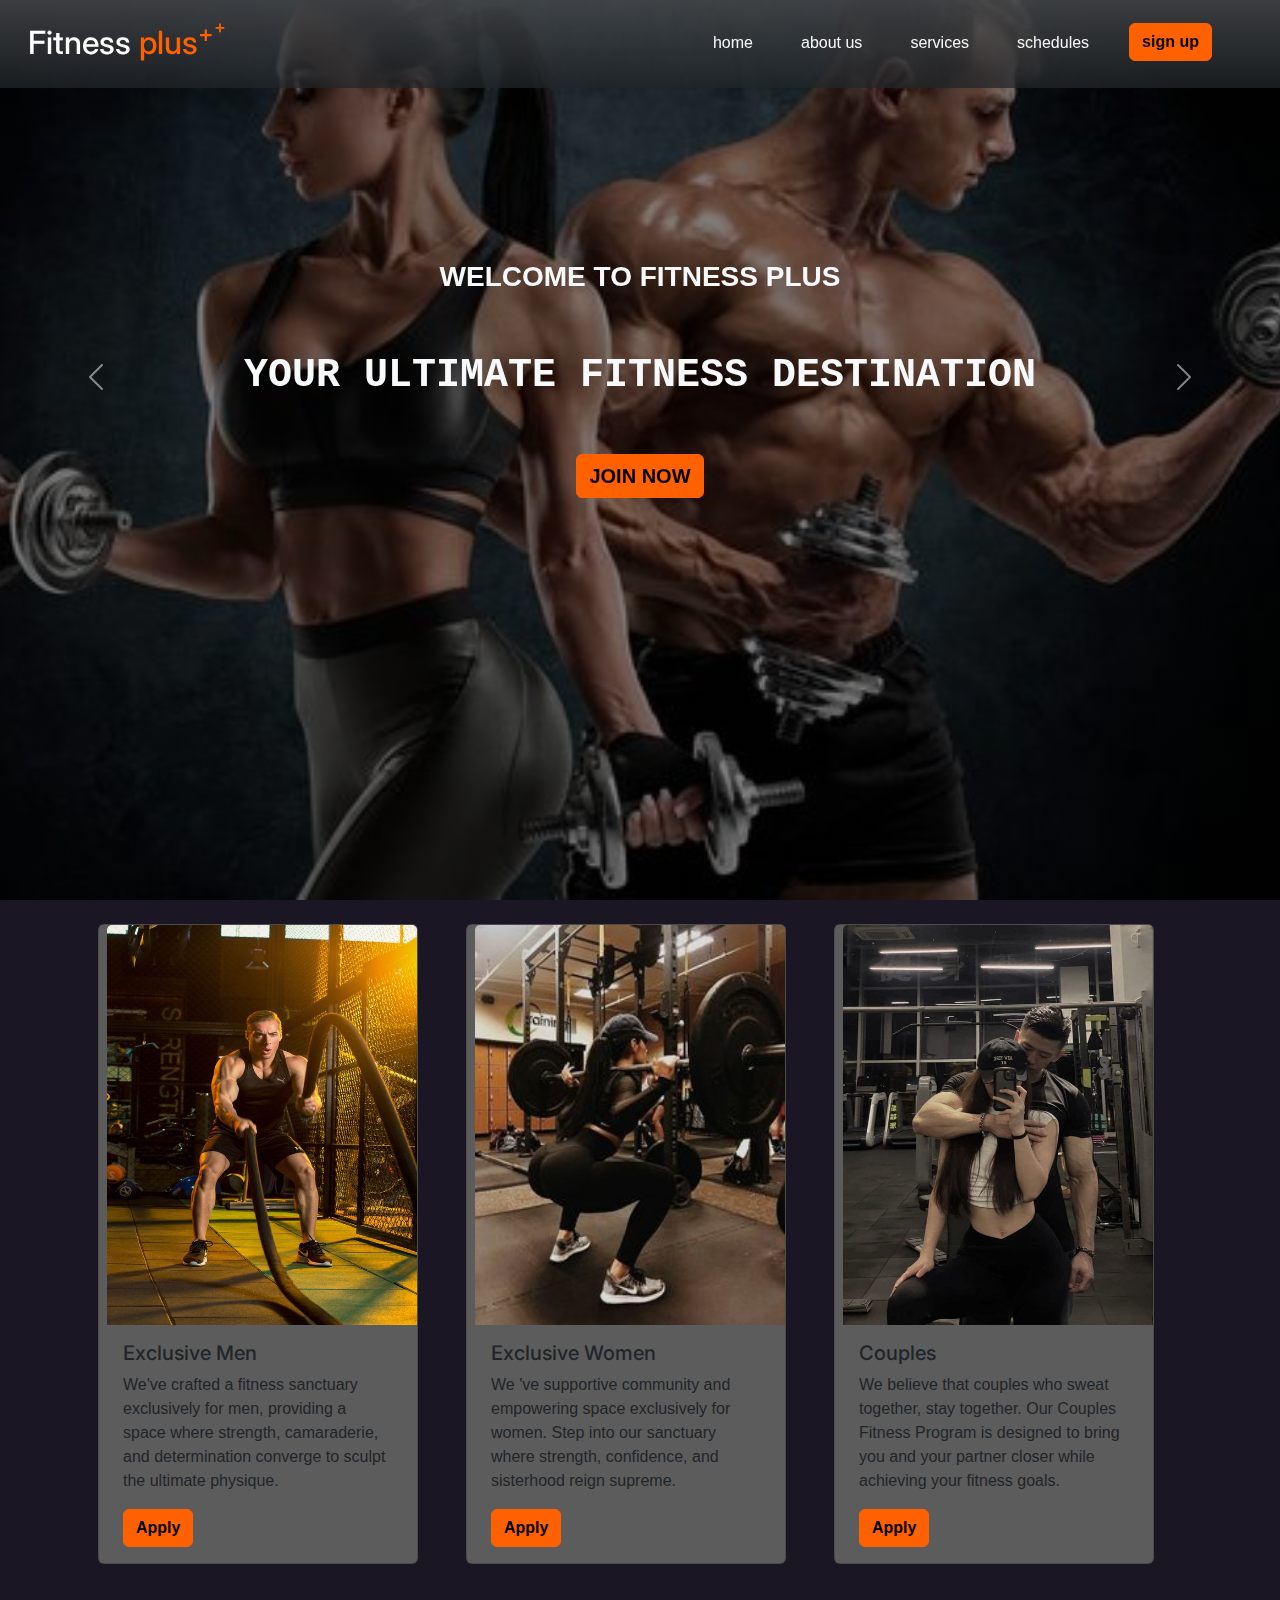
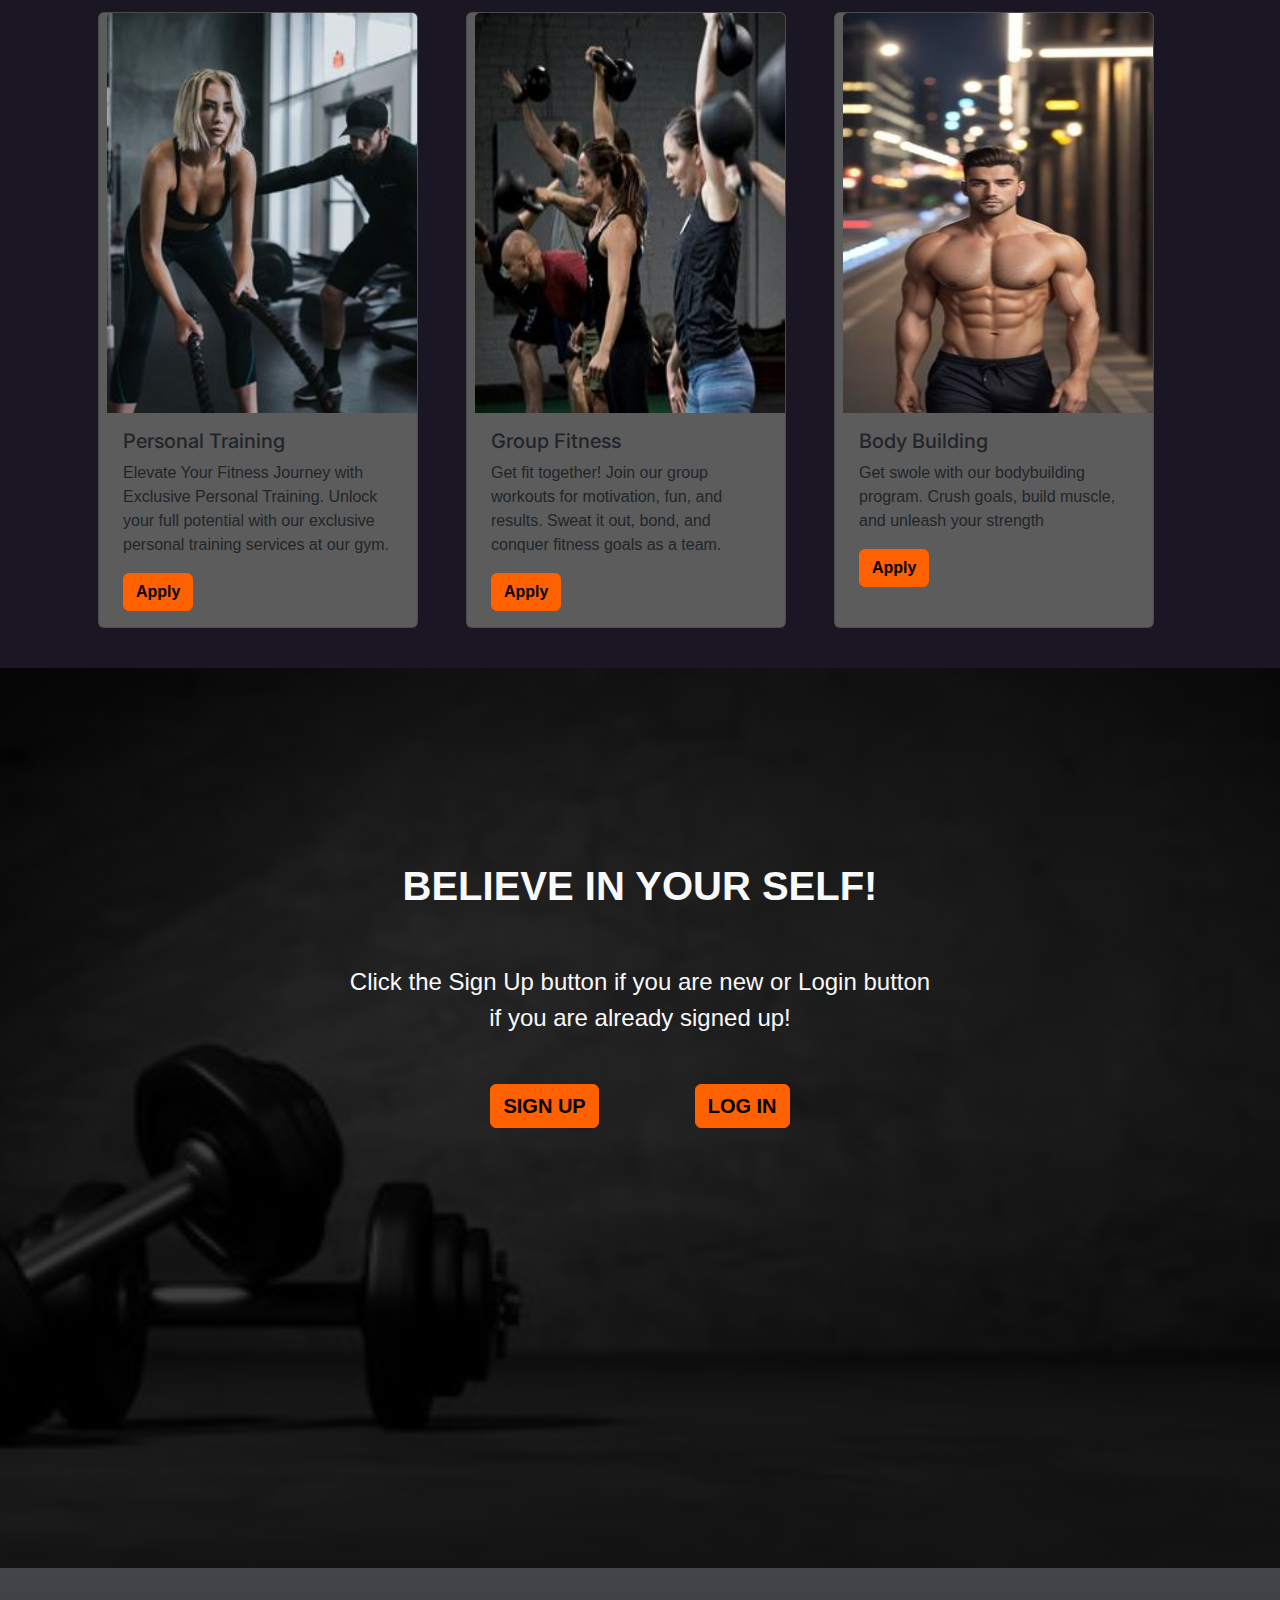
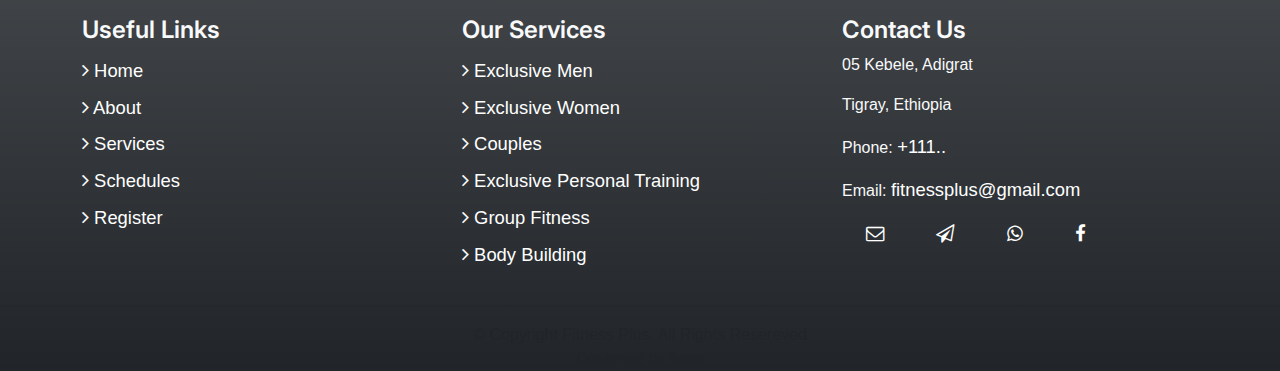
==== commit b1ede166: "Update index.html" ====
--- a/src/index.html
+++ b/src/index.html
@@ -106,7 +106,7 @@
         </div>
     </div>
     <div class="container my-3" id="second-page">
-        <div class="row gx-3 gy-3">
+        <div class="row gx-3 gy-3 text-white">
             <div class="card  m-4 section" style="width: 20rem;">
                 <img src="section-images/first-image.jpg" class="card-img-top img-section" alt="gentlemens">
                 <div class="card-body">
--- a/src/css/index-style.css
+++ b/src/css/index-style.css
@@ -1,8 +1,8 @@
 :root {
     --bs-primary: #1a1624;
-    --bs-secondary: #bac3d1;
+    --bs-secondary: rgb(92, 92, 92);
     --bs-third: #a6aeba;
-    --span-color: #ffbb00;
+    --span-color: #ff6000;
     --font-color: #fff;
     --fourth-color: #999;
     --bs-font-sans-serif: "poppin", sans-serif;
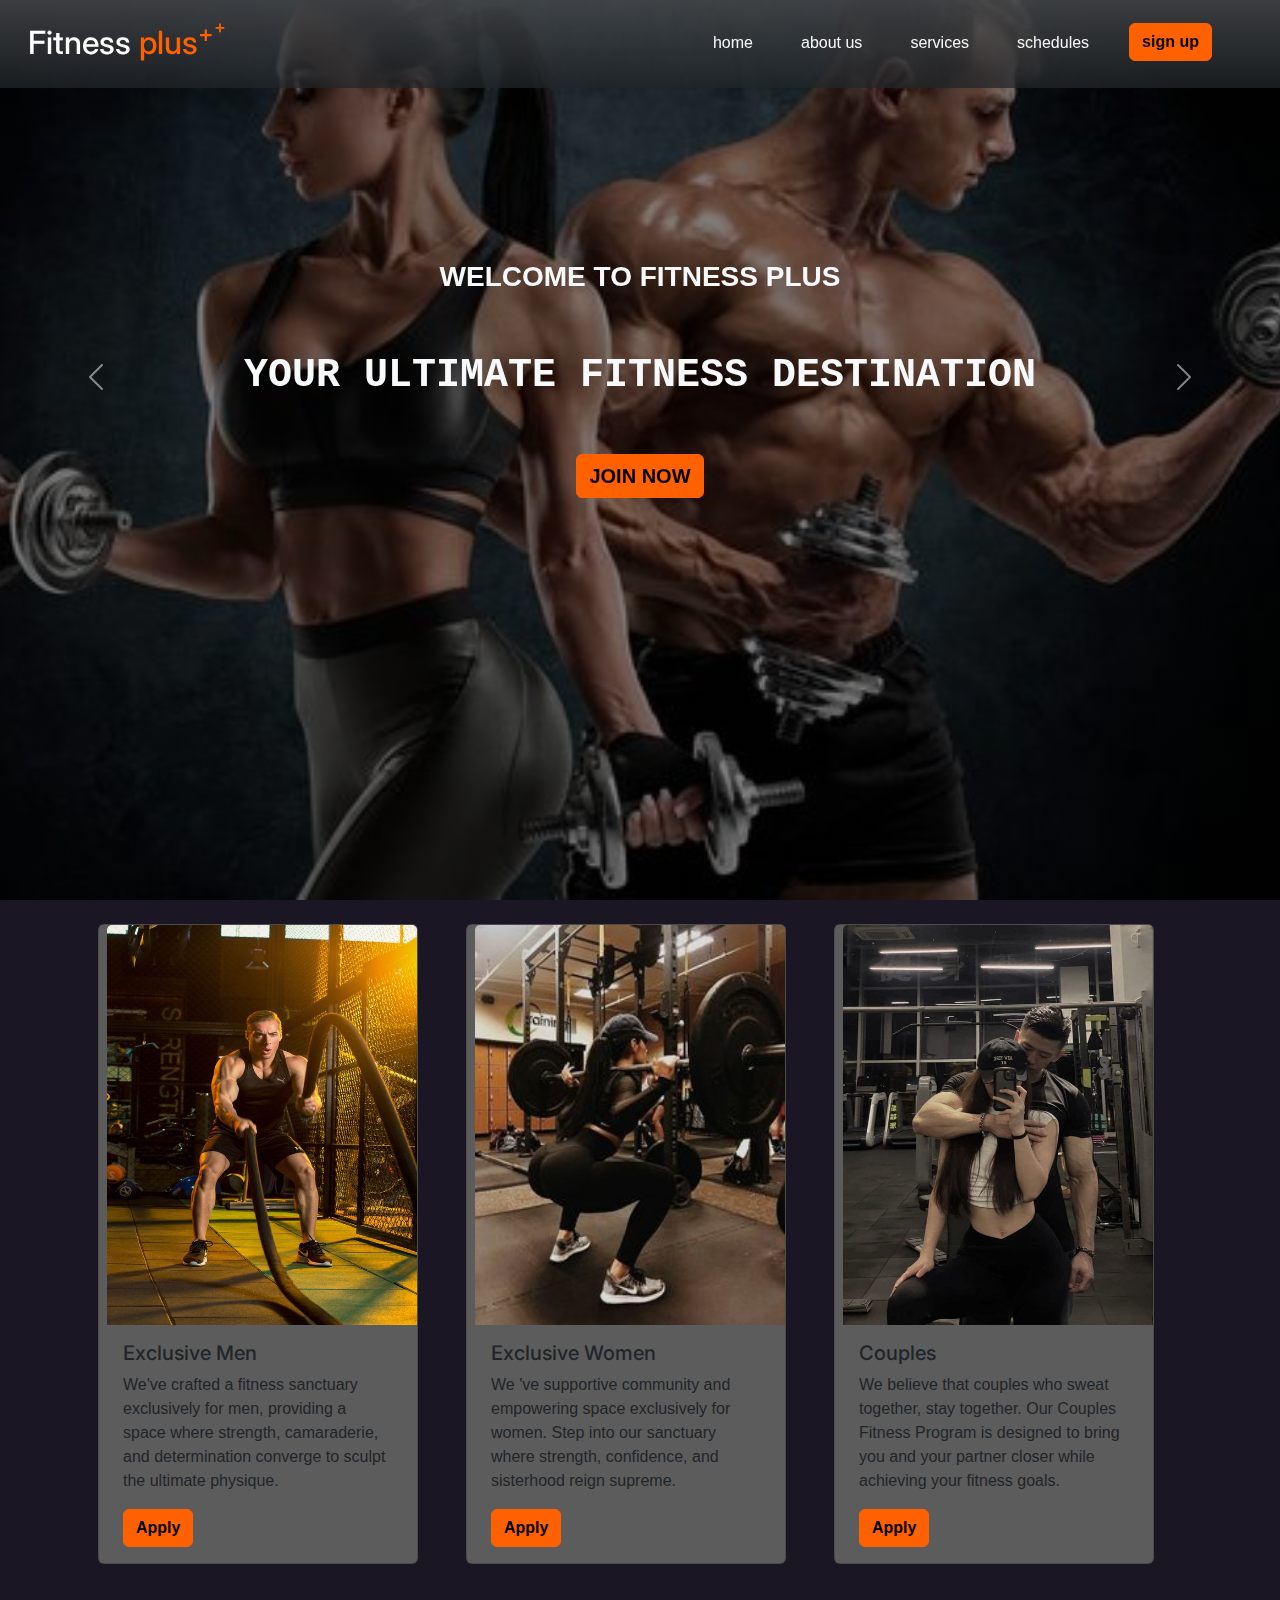
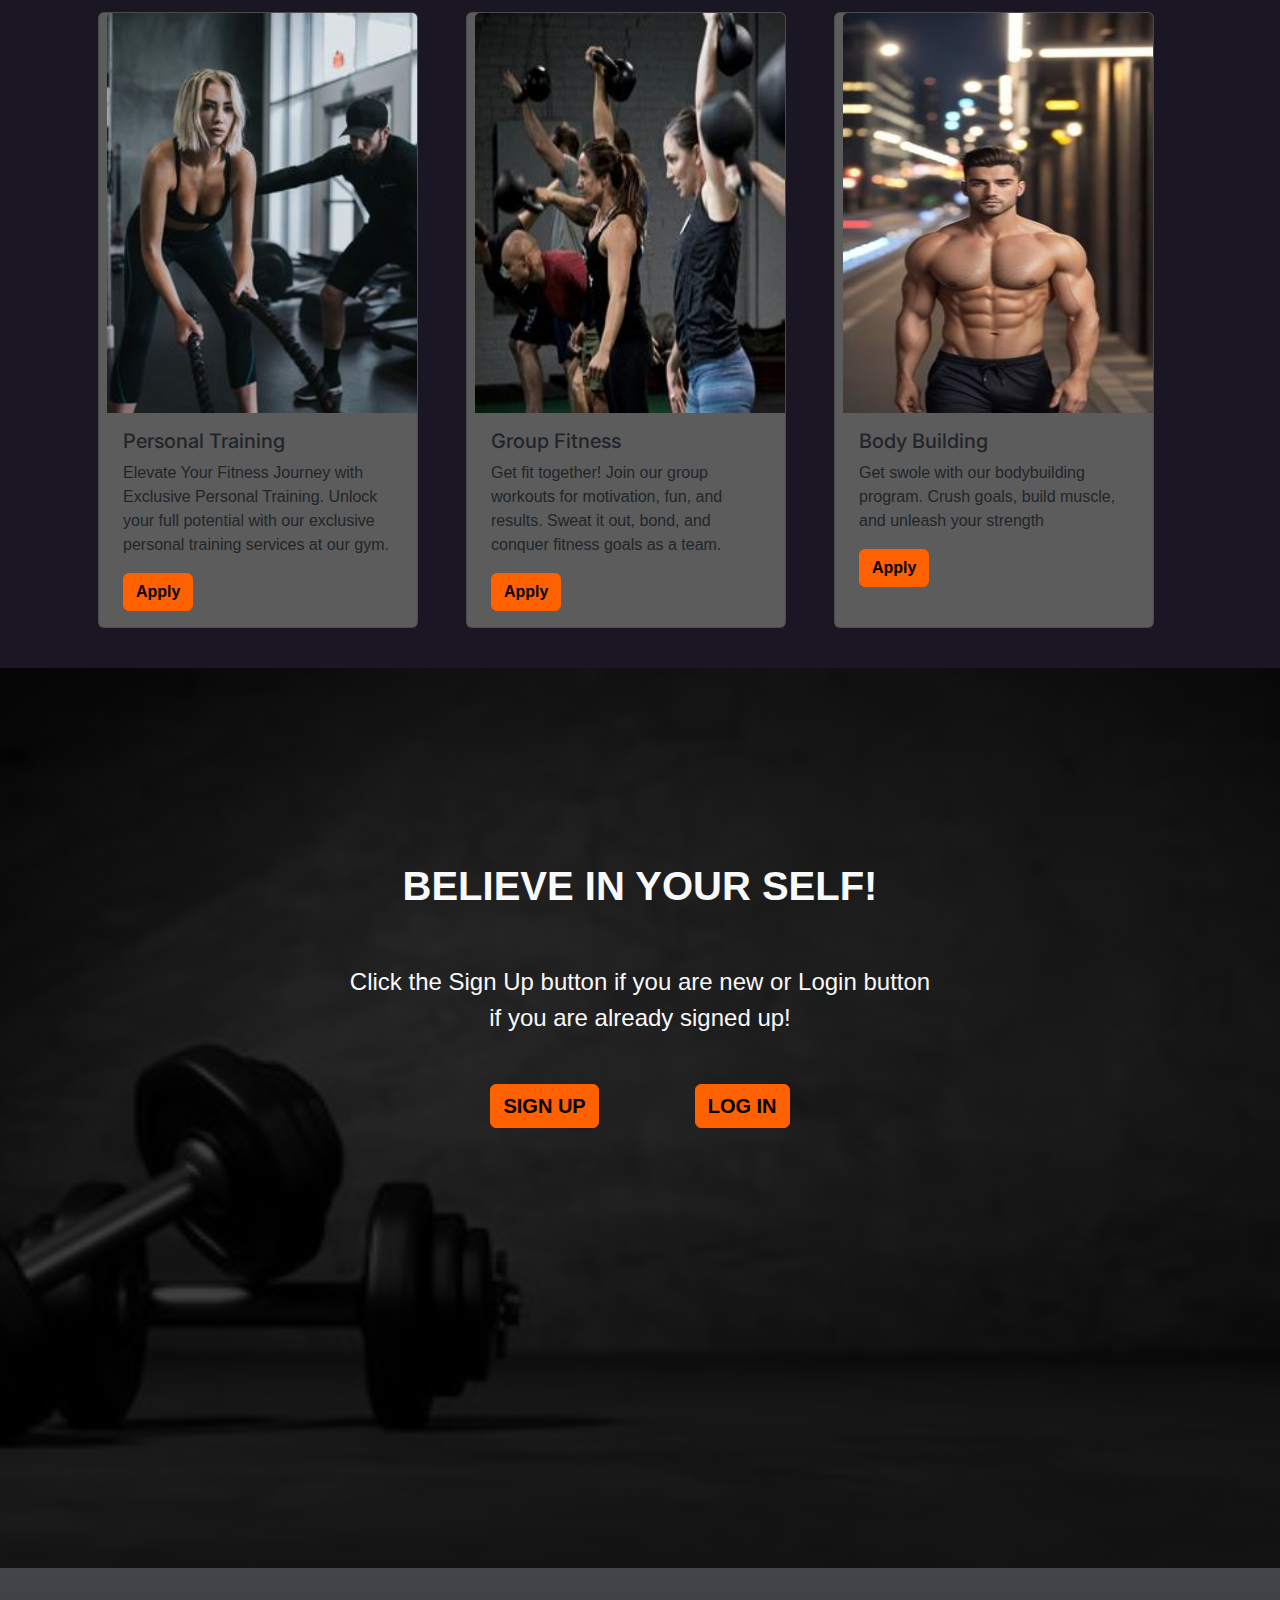
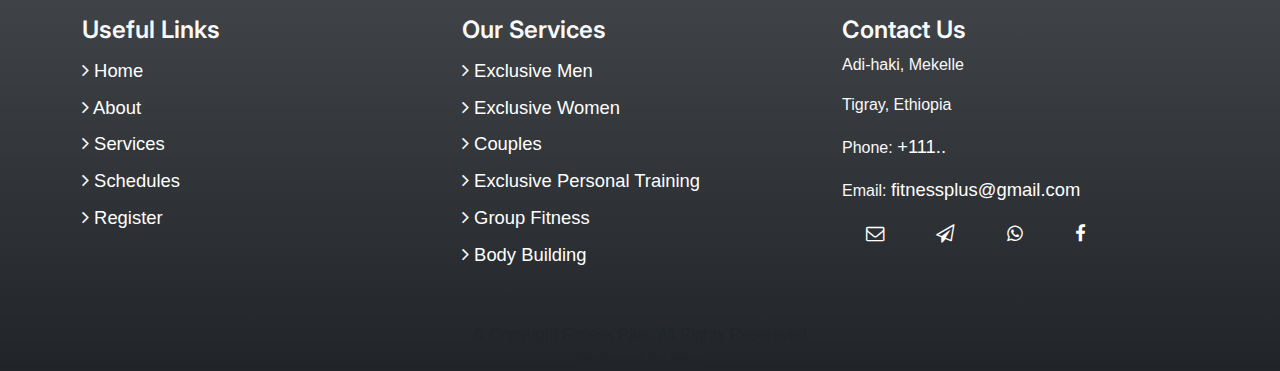
==== commit 713bd6ae: "Update index.html" ====
--- a/src/index.html
+++ b/src/index.html
@@ -106,7 +106,7 @@
         </div>
     </div>
     <div class="container my-3" id="second-page">
-        <div class="row gx-3 gy-3 text-white">
+        <div class="row gx-3 gy-3 text-light">
             <div class="card  m-4 section" style="width: 20rem;">
                 <img src="section-images/first-image.jpg" class="card-img-top img-section" alt="gentlemens">
                 <div class="card-body">
@@ -220,7 +220,7 @@
                 <div class="col-md-4">
                     <div class="foot mt-5">
                         <h4 class="fw-semibold ">Contact Us</h4>
-                        <p>05 Kebele, Adigrat</p>
+                        <p>Adi-haki, Mekelle</p>
                         <p>Tigray, Ethiopia</p>
                         <p>Phone: <a href="#" class="footer-link">+111..</a></p>
                         <p>Email: <a href="mailto:fitnessplus@gmail.com" class="footer-link">fitnessplus@gmail.com</a>
